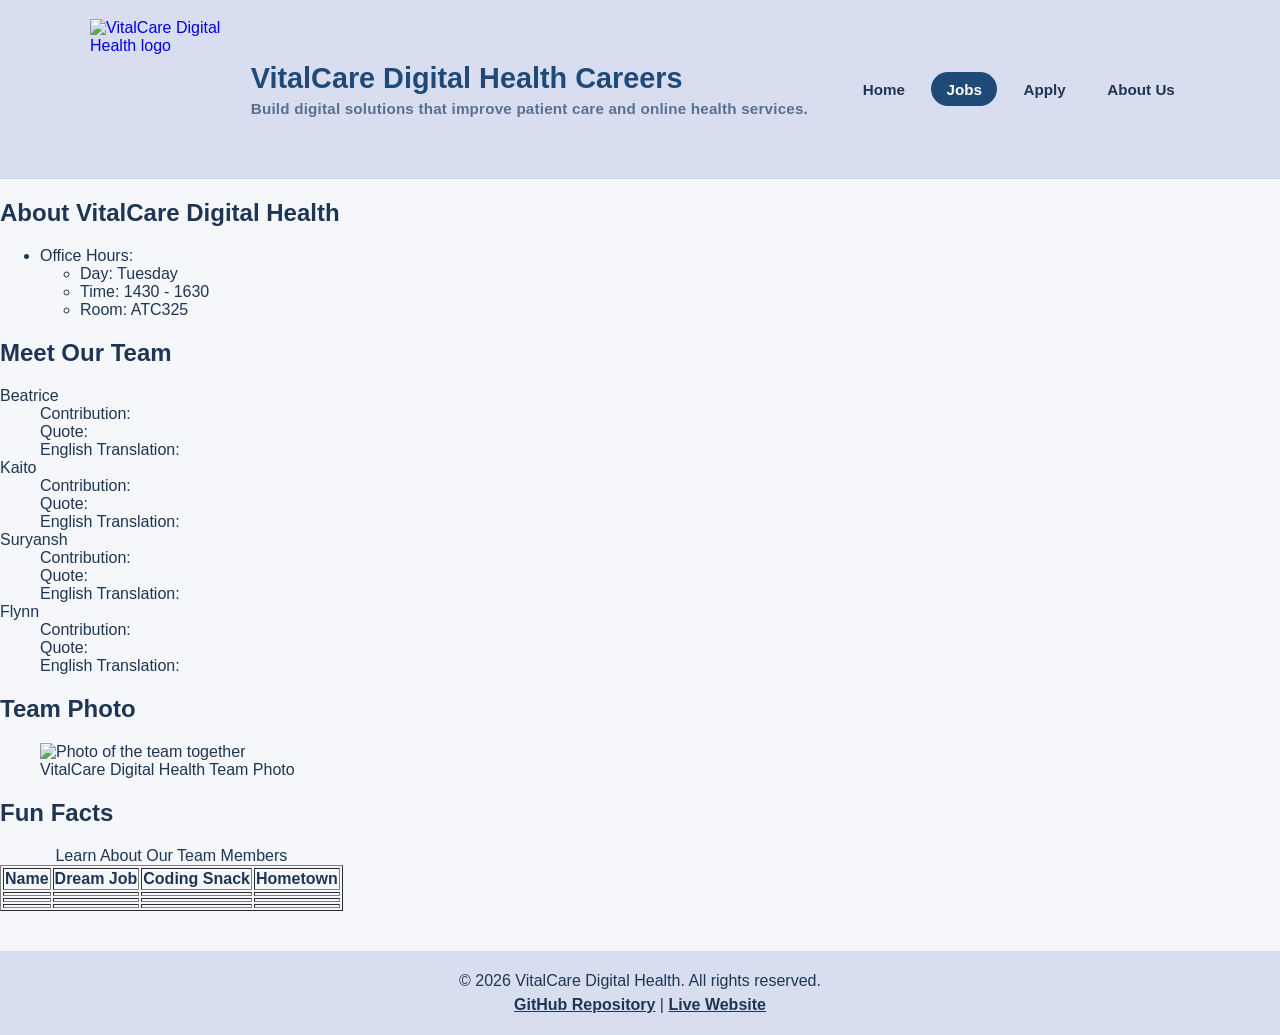
==== about.html @ 8239838c "add basic layout to about.html" ====
<!DOCTYPE html>
<html lang="en">
<head>
    <meta charset="UTF-8">
    <meta name="description" content="About VitalCare Digital Health">
    <meta name="keywords" content="about, information, digital health, contacts">
    <meta name="author" content="Group Project">
    <meta name="viewport" content="width=device-width, initial-scale=1.0">
    <title>About</title>

    <!--styles-->
    <link rel="stylesheet" href="style/style.css">
    <style>

    </style>
</head>

<body>
    <!--site navigation-->
    <header class="site-header">
        <div class="site-header-inner">

            <div class="site-branding">
                <a href="index.html" class="site-logo-link">
                    <img src="images/LOGO.png" alt="VitalCare Digital Health logo" class="site-logo">
                </a>

                <div class="site-brand-text">
                    <h1>VitalCare Digital Health Careers</h1>
                    <!-- Inline CSS example (required) -->
                    <p style="letter-spacing: 0.2px;">
                        Build digital solutions that improve patient care and online health services.
                    </p>
                </div>
            </div>

            <nav class="site-nav" aria-label="Main navigation">
                <ul>
                    <li><a href="index.html">Home</a></li>
                    <li><a href="jobs.html" class="site-nav-current">Jobs</a></li>
                    <li><a href="apply.html">Apply</a></li>
                    <li><a href="about.html">About Us</a></li>
                </ul>
            </nav>

        </div>
    </header>

    <!--page content-->
    <main>
        <!--group name / scheduling-->
        <section>
            <h2>About VitalCare Digital Health</h2>
            <ul>
                <li>Office Hours:</li>
                <ul>
                    <li>Day: Tuesday</li>
                    <li>Time: 1430 - 1630</li>
                    <li>Room: ATC325</li>
                </ul>
            </ul>
        </section>

        <!--member contributions / quotes-->
        <section>
            <h2>Meet Our Team</h2>
            <dl>
                <dt>Beatrice</dt>
                <dd>Contribution:</dd>
                <dd>Quote:</dd>
                <dd>English Translation:</dd>
                
                <dt>Kaito</dt>
                <dd>Contribution:</dd>
                <dd>Quote:</dd>
                <dd>English Translation:</dd>

                <dt>Suryansh</dt>
                <dd>Contribution:</dd>
                <dd>Quote:</dd>
                <dd>English Translation:</dd>

                <dt>Flynn</dt>
                <dd>Contribution:</dd>
                <dd>Quote:</dd>
                <dd>English Translation:</dd>
            </dl>
        </section>

        <!--team photo-->
        <section>
            <h2>Team Photo</h2>
            <figure>
                <img src="images/group-photo.jpg" alt="Photo of the team together" width="400">
                <figcaption>VitalCare Digital Health Team Photo</figcaption>
            </figure>
        </section>

        <!--fun facts-->
        <section>
            <h2>Fun Facts</h2>
            <table border="1">
                <caption>Learn About Our Team Members</caption>
                <tr>
                    <th>Name</th>
                    <th>Dream Job</th>
                    <th>Coding Snack</th>
                    <th>Hometown</th>
                </tr>
                <tr>
                    <td></td>
                    <td></td>
                    <td></td>
                    <td></td>
                </tr>
                <tr>
                    <td></td>
                    <td></td>
                    <td></td>
                    <td></td>
                </tr>
                <tr>
                    <td></td>
                    <td></td>
                    <td></td>
                    <td></td>
                </tr>
            </table>
        </section>
    </main>

    <!--footer-->
    <footer>
        <p>&copy; 2026 VitalCare Digital Health. All rights reserved.</p>
        <p>
            <a href="https://github.com/104667483/Assignment-1.git" target="_blank">GitHub Repository</a> |
            <a href="" target="_blank">Live Website</a>
        </p>
    </footer>
</body>
---- style/style.css ----
/* =========================
   GLOBAL SITE STYLES
   Shared across all pages
   ========================= */

/* Apply border-box for easier layout control */
* {
    box-sizing: border-box;
}

/* Base page styling */
body {
    margin: 0;
    font-family: Arial, Helvetica, sans-serif;
    background-color: #f5f7fb;
    color: #1f3554;
}

/* =========================
   HEADER + NAVIGATION
   ========================= */

/* Main site header */
.site-header {
    background-color: #d8def0;
    border-bottom: 1px solid #c3cde3;
}

/* Inner header container */
.site-header-inner {
    max-width: 1180px;
    margin: 0 auto;
    padding: 1.2rem 2.5rem;
    display: flex;
    justify-content: space-between;
    align-items: center;
    gap: 2rem;
}

.site-branding {
    display: flex;
    align-items: center;
    gap: 1.3rem;
}

.site-logo-link {
    display: inline-flex;
    align-items: center;
    text-decoration: none;
}

/* Logo image */
.site-logo {
    width: 140px;
    height: 140px;
    object-fit: contain;
    background-color: transparent;
    padding: 0;
}

/* Site title */
.site-brand-text h1 {
    font-size: 1.8rem;
    margin: 0;
    color: #1f4a78;
    font-weight: 700;
}

/* Site subtitle */
.site-brand-text p {
    margin: 0.3rem 0 0;
    color: #5a6f8f;
    font-size: 0.95rem;
    font-weight: 600;
}

/* Navigation list */
.site-nav ul {
    list-style: none;
    display: flex;
    align-items: center;
    gap: 0.7rem;
    margin: 0;
    padding: 0;
}

/* Navigation links */
.site-nav a {
    display: inline-block;
    text-decoration: none;
    color: #1f3554;
    font-weight: 700;
    font-size: 0.95rem;
    padding: 0.55rem 0.95rem;
    border-radius: 999px;
    transition: all 0.2s ease;
}

/* Hover state */
.site-nav a:hover {
    background-color: #edf2fb;
    color: #244a73;
    transform: translateY(-1px);
}

/* Focus state for accessibility */
.site-nav a:focus {
    outline: 3px solid #8ea6d1;
    outline-offset: 3px;
}

/* Active page style */
.site-nav-current {
    background-color: #1f4a78;
    color: #ffffff !important;
}

/* Active hover style */
.site-nav-current:hover {
    background-color: #183b61;
    color: #ffffff !important;
}

/* =========================
   FOOTER
   ========================= */

footer {
    background-color: #d8def0;
    color: #1f3554;
    text-align: center;
    padding: 1rem;
    margin-top: 2.5rem;
}

footer p {
    margin: 0.35rem 0;
}

footer a {
    color: #1f3554;
    font-weight: 600;
}

footer a:hover {
    color: #244a73;
}

/* =========================
   JOBS PAGE STYLES
   ========================= */

/* Main jobs page container */
#jobs-main-content {
    max-width: 1180px;
    margin: 0 auto;
    padding: 3rem 2.5rem;
    background-color: #ffffff;
    line-height: 1.75;
    overflow: hidden; /* contains floated aside */
}

/* Intro section spacing */
.jobs-intro-section {
    margin-bottom: 2rem;
}

/* Main heading */
.jobs-page-heading {
    font-size: 2.1rem;
    color: #1f4a78;
    margin: 0 0 1rem;
}

/* Intro note box */
.jobs-embedded-note {
    background-color: #edf5fb;
    color: #1f3554;
    padding: 1rem 1.2rem;
    border-left: 5px solid #2b7ca8;
    border-radius: 6px;
    margin-bottom: 2rem;
    font-size: 1rem;
}

/* Aside panel */
.jobs-side-panel {
    float: right;
    width: 25%;
    margin: 0 0 1.5rem 1.5rem;
    padding: 1.2rem;
    border: 1px solid #c7d2e8;
    background-color: #f7f9fe;
    border-radius: 10px;
    box-shadow: 0 2px 10px rgba(31, 53, 84, 0.06);
}

/* Aside heading */
.jobs-side-panel h3 {
    margin-top: 0;
    margin-bottom: 0.8rem;
    color: #1f4a78;
    font-size: 1.35rem;
}

/* Aside text and list items */
.jobs-side-panel p,
.jobs-side-panel li {
    font-size: 0.98rem;
    color: #233a59;
}

/* Aside list spacing */
.jobs-side-panel ul {
    margin: 0.75rem 0 0 1.2rem;
    padding-left: 0.5rem;
}

.jobs-side-panel li {
    margin-bottom: 0.6rem;
}

/* Job card styling */
.jobs-listing-card {
    width: 72%;
    background-color: #ffffff;
    border: 1px solid #c7d2e8;
    border-radius: 10px;
    padding: 1.6rem 1.7rem;
    margin-bottom: 1.8rem;
    box-shadow: 0 2px 10px rgba(31, 53, 84, 0.06);
}

/* Job title */
.jobs-listing-card h2 {
    color: #1f4a78;
    font-size: 1.75rem;
    margin-top: 0;
    margin-bottom: 1rem;
    border-bottom: 2px solid #d8def0;
    padding-bottom: 0.7rem;
}

/* Inner section spacing */
.jobs-detail-section {
    margin-top: 1.2rem;
}

/* Inner headings */
.jobs-detail-section h3 {
    color: #244a73;
    font-size: 1.2rem;
    margin-bottom: 0.75rem;
}

/* Paragraph styling */
.jobs-detail-section p {
    margin: 0.55rem 0;
    color: #1f3554;
    font-size: 1rem;
}

/* Ordered and unordered list styling */
.jobs-listing-card ul,
.jobs-listing-card ol {
    margin: 0.75rem 0 0.9rem 1.35rem;
    padding-left: 0.45rem;
}

.jobs-listing-card li {
    margin-bottom: 0.5rem;
}

/* Strong text */
.jobs-listing-card strong,
.jobs-side-panel strong {
    color: #18324d;
}

/* Clear floated aside */
.jobs-clear {
    clear: both;
}

/* =========================
   RESPONSIVE DESIGN
   ========================= */

@media screen and (max-width: 900px) {
    .jobs-side-panel {
        float: none;
        width: 100%;
        margin: 0 0 1.5rem 0;
    }

    .jobs-listing-card {
        width: 100%;
    }
}

@media screen and (max-width: 768px) {
    .site-header-inner {
        padding: 1rem 1.5rem;
        gap: 1.2rem;
    }

    .site-logo {
        width: 95px;
        height: 95px;
    }

    .site-brand-text h1 {
        font-size: 1.55rem;
    }

    .site-brand-text p {
        font-size: 0.88rem;
    }

    .site-nav ul {
        flex-wrap: wrap;
        justify-content: flex-end;
    }

    #jobs-main-content {
        padding: 2rem 1.5rem;
    }

    .jobs-page-heading {
        font-size: 1.75rem;
    }

    .jobs-listing-card h2 {
        font-size: 1.45rem;
    }
}

@media screen and (max-width: 480px) {
    .site-header-inner {
        flex-direction: column;
        align-items: flex-start;
        gap: 1rem;
    }

    .site-branding {
        align-items: center;
    }

    .site-logo {
        width: 80px;
        height: 80px;
    }

    .site-brand-text h1 {
        font-size: 1.35rem;
    }

    .site-brand-text p {
        font-size: 0.84rem;
    }

    .site-nav ul {
        flex-direction: column;
        align-items: flex-start;
        gap: 0.7rem;
    }

    #jobs-main-content {
        padding: 1.25rem 1rem;
    }

    .jobs-listing-card {
        padding: 1.1rem;
    }

    .jobs-side-panel {
        padding: 1rem;
    }
}
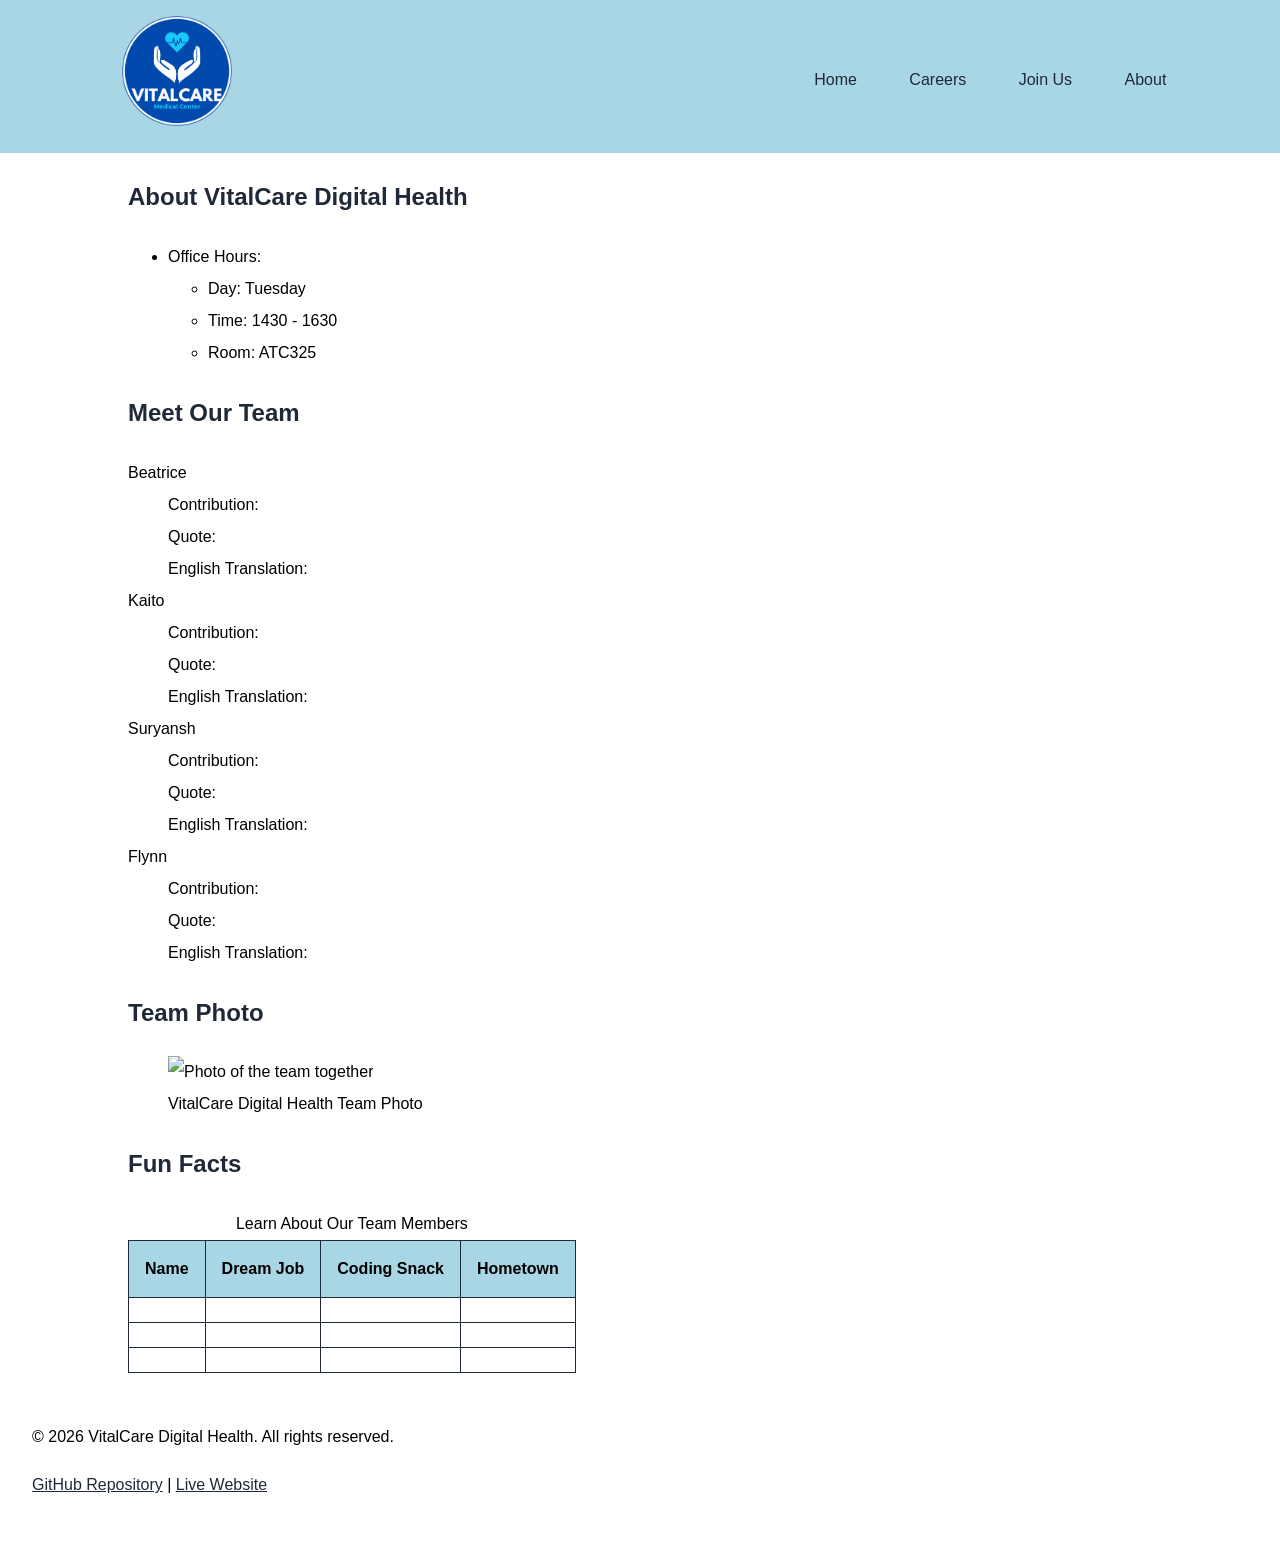
==== commit 02336b03: "added more pages" ====
--- a/about.html
+++ b/about.html
@@ -17,33 +17,20 @@
 
 <body>
     <!--site navigation-->
-    <header class="site-header">
-        <div class="site-header-inner">
-
-            <div class="site-branding">
-                <a href="index.html" class="site-logo-link">
+     <!-- Header with logo, site title and navigation -->
+      <header id="main-header">
+        <div>
+            <a href="index.html" class="site-logo-link">
                     <img src="images/LOGO.png" alt="VitalCare Digital Health logo" class="site-logo">
-                </a>
-
-                <div class="site-brand-text">
-                    <h1>VitalCare Digital Health Careers</h1>
-                    <!-- Inline CSS example (required) -->
-                    <p style="letter-spacing: 0.2px;">
-                        Build digital solutions that improve patient care and online health services.
-                    </p>
-                </div>
-            </div>
-
-            <nav class="site-nav" aria-label="Main navigation">
-                <ul>
-                    <li><a href="index.html">Home</a></li>
-                    <li><a href="jobs.html" class="site-nav-current">Jobs</a></li>
-                    <li><a href="apply.html">Apply</a></li>
-                    <li><a href="about.html">About Us</a></li>
-                </ul>
-            </nav>
-
         </div>
+        <nav>
+            <ul>
+                <li><a href="index.html">Home</a></li>
+                <li><a href="jobs.html">Careers</a></li>
+                <li><a href="apply.html">Join Us</a></li>
+                <li><a href="about.html">About</a></li>
+            </ul>
+        </nav>
     </header>
 
     <!--page content-->
--- a/style/style.css
+++ b/style/style.css
@@ -1,30 +1,120 @@
-/* =========================
-   GLOBAL SITE STYLES
-   Shared across all pages
-   ========================= */
+/*
+filename: style.css
+author:
+created: 15.04.26
+last modified: 17.04.26
+description: index.html, jobs.html, apply.html, about.html
 
-/* Apply border-box for easier layout control */
+Colour scheme via chat GPT (Prompt: )
+Primary: #2A6F97 — trust, digital, professional
+Secondary: #61A5C2 — clean, friendly
+Accent: #A9D6E5 — soft wellness feel
+Background: #F7FBFC — light and clinical
+Surface/cards: #FFFFFF
+Text: #1F2937 — strong readability
+Success/highlight: #52B788 — health/growth*/
+
 * {
-    box-sizing: border-box;
+    line-height: 2;
+    font-family: 'Franklin Gothic Medium', 'Arial Narrow', Arial, sans-serif;
 }
 
-/* Base page styling */
-body {
-    margin: 0;
-    font-family: Arial, Helvetica, sans-serif;
-    background-color: #f5f7fb;
-    color: #1f3554;
+#main-header {
+    padding: 1em;
+    display: flex;
+    justify-content: space-around;
+    width: 100%;
+    background-color: #A9D6E5;
 }
 
-/* =========================
-   HEADER + NAVIGATION
-   ========================= */
+body {
+    padding: 0;
+    margin: 0;
+}
 
+nav ul li {
+    list-style: none;
+    display: inline-block;
+}
+
+nav a {
+    text-decoration: none;
+    padding: 0.5em 1.5em 0.5em 1.5em;
+}
+
+a {
+    color: #1F2937;
+}
+
+a:hover {
+    font-weight: bold;
+    font-style: italic;
+}
+
+/*
+input, textarea, fieldset {
+    width: 100%;
+    display: flex;
+    justify-content: left;
+}
+*/
+
+main {
+    width: 80%;
+    margin:auto;
+}
+
+h1, h2 {
+    color: #1F2937; /*Previous colour rgb(206, 215, 243)*/
+}
+
+table {
+        border-collapse: collapse;
+}
+
+th,td {
+    padding: .75em 1em;
+    text-align: center;
+    border: 1px solid #1F2937;
+}
+
+th {
+        background-color: #A9D6E5; /*Previous colour rgb(206, 215, 243)*/
+}
+
+/*Search box styles*/
+#search-box {
+    font-size: larger;
+    padding: 0.5em;
+    display: flex;
+    justify-content: right;
+    align-items: center;
+}
+
+#search {
+    width: 30%;
+}
+
+label[for="search"] {
+    padding: 0.25em 1em;
+}
+
+button:active {
+    background-color: #61A5C2; 
+}
+
+button {
+        background-color: #1F2937;
+        border: none;
+        padding: 0.25em 2em;
+        color: white;
+}
+
+footer {
+    padding: 2em;
+}
 /* Main site header */
-.site-header {
-    background-color: #d8def0;
-    border-bottom: 1px solid #c3cde3;
-}
+
 
 /* Inner header container */
 .site-header-inner {
@@ -51,8 +141,8 @@
 
 /* Logo image */
 .site-logo {
-    width: 140px;
-    height: 140px;
+    width: 110px;
+    height: 110px;
     object-fit: contain;
     background-color: transparent;
     padding: 0;
@@ -62,318 +152,14 @@
 .site-brand-text h1 {
     font-size: 1.8rem;
     margin: 0;
-    color: #1f4a78;
+    
     font-weight: 700;
 }
 
-/* Site subtitle */
-.site-brand-text p {
-    margin: 0.3rem 0 0;
-    color: #5a6f8f;
-    font-size: 0.95rem;
-    font-weight: 600;
-}
 
-/* Navigation list */
-.site-nav ul {
-    list-style: none;
-    display: flex;
-    align-items: center;
-    gap: 0.7rem;
-    margin: 0;
-    padding: 0;
-}
 
-/* Navigation links */
-.site-nav a {
-    display: inline-block;
-    text-decoration: none;
-    color: #1f3554;
-    font-weight: 700;
-    font-size: 0.95rem;
-    padding: 0.55rem 0.95rem;
-    border-radius: 999px;
-    transition: all 0.2s ease;
-}
 
-/* Hover state */
-.site-nav a:hover {
-    background-color: #edf2fb;
-    color: #244a73;
-    transform: translateY(-1px);
-}
 
-/* Focus state for accessibility */
-.site-nav a:focus {
-    outline: 3px solid #8ea6d1;
-    outline-offset: 3px;
-}
-
-/* Active page style */
-.site-nav-current {
-    background-color: #1f4a78;
-    color: #ffffff !important;
-}
-
-/* Active hover style */
-.site-nav-current:hover {
-    background-color: #183b61;
-    color: #ffffff !important;
-}
-
-/* =========================
-   FOOTER
-   ========================= */
-
-footer {
-    background-color: #d8def0;
-    color: #1f3554;
-    text-align: center;
-    padding: 1rem;
-    margin-top: 2.5rem;
-}
-
-footer p {
-    margin: 0.35rem 0;
-}
-
-footer a {
-    color: #1f3554;
-    font-weight: 600;
-}
-
-footer a:hover {
-    color: #244a73;
-}
-
-/* =========================
-   JOBS PAGE STYLES
-   ========================= */
-
-/* Main jobs page container */
-#jobs-main-content {
-    max-width: 1180px;
-    margin: 0 auto;
-    padding: 3rem 2.5rem;
-    background-color: #ffffff;
-    line-height: 1.75;
-    overflow: hidden; /* contains floated aside */
-}
-
-/* Intro section spacing */
-.jobs-intro-section {
-    margin-bottom: 2rem;
-}
-
-/* Main heading */
-.jobs-page-heading {
-    font-size: 2.1rem;
-    color: #1f4a78;
-    margin: 0 0 1rem;
-}
-
-/* Intro note box */
-.jobs-embedded-note {
-    background-color: #edf5fb;
-    color: #1f3554;
-    padding: 1rem 1.2rem;
-    border-left: 5px solid #2b7ca8;
-    border-radius: 6px;
-    margin-bottom: 2rem;
-    font-size: 1rem;
-}
-
-/* Aside panel */
-.jobs-side-panel {
-    float: right;
-    width: 25%;
-    margin: 0 0 1.5rem 1.5rem;
-    padding: 1.2rem;
-    border: 1px solid #c7d2e8;
-    background-color: #f7f9fe;
-    border-radius: 10px;
-    box-shadow: 0 2px 10px rgba(31, 53, 84, 0.06);
-}
-
-/* Aside heading */
-.jobs-side-panel h3 {
-    margin-top: 0;
-    margin-bottom: 0.8rem;
-    color: #1f4a78;
-    font-size: 1.35rem;
-}
-
-/* Aside text and list items */
-.jobs-side-panel p,
-.jobs-side-panel li {
-    font-size: 0.98rem;
-    color: #233a59;
-}
-
-/* Aside list spacing */
-.jobs-side-panel ul {
-    margin: 0.75rem 0 0 1.2rem;
-    padding-left: 0.5rem;
-}
-
-.jobs-side-panel li {
-    margin-bottom: 0.6rem;
-}
-
-/* Job card styling */
-.jobs-listing-card {
-    width: 72%;
-    background-color: #ffffff;
-    border: 1px solid #c7d2e8;
-    border-radius: 10px;
-    padding: 1.6rem 1.7rem;
-    margin-bottom: 1.8rem;
-    box-shadow: 0 2px 10px rgba(31, 53, 84, 0.06);
-}
-
-/* Job title */
-.jobs-listing-card h2 {
-    color: #1f4a78;
-    font-size: 1.75rem;
-    margin-top: 0;
-    margin-bottom: 1rem;
-    border-bottom: 2px solid #d8def0;
-    padding-bottom: 0.7rem;
-}
-
-/* Inner section spacing */
-.jobs-detail-section {
-    margin-top: 1.2rem;
-}
-
-/* Inner headings */
-.jobs-detail-section h3 {
-    color: #244a73;
-    font-size: 1.2rem;
-    margin-bottom: 0.75rem;
-}
-
-/* Paragraph styling */
-.jobs-detail-section p {
-    margin: 0.55rem 0;
-    color: #1f3554;
-    font-size: 1rem;
-}
-
-/* Ordered and unordered list styling */
-.jobs-listing-card ul,
-.jobs-listing-card ol {
-    margin: 0.75rem 0 0.9rem 1.35rem;
-    padding-left: 0.45rem;
-}
-
-.jobs-listing-card li {
-    margin-bottom: 0.5rem;
-}
-
-/* Strong text */
-.jobs-listing-card strong,
-.jobs-side-panel strong {
-    color: #18324d;
-}
-
-/* Clear floated aside */
-.jobs-clear {
-    clear: both;
-}
-
-/* =========================
-   RESPONSIVE DESIGN
-   ========================= */
-
-@media screen and (max-width: 900px) {
-    .jobs-side-panel {
-        float: none;
-        width: 100%;
-        margin: 0 0 1.5rem 0;
-    }
-
-    .jobs-listing-card {
-        width: 100%;
-    }
-}
-
-@media screen and (max-width: 768px) {
-    .site-header-inner {
-        padding: 1rem 1.5rem;
-        gap: 1.2rem;
-    }
-
-    .site-logo {
-        width: 95px;
-        height: 95px;
-    }
-
-    .site-brand-text h1 {
-        font-size: 1.55rem;
-    }
-
-    .site-brand-text p {
-        font-size: 0.88rem;
-    }
-
-    .site-nav ul {
-        flex-wrap: wrap;
-        justify-content: flex-end;
-    }
-
-    #jobs-main-content {
-        padding: 2rem 1.5rem;
-    }
-
-    .jobs-page-heading {
-        font-size: 1.75rem;
-    }
-
-    .jobs-listing-card h2 {
-        font-size: 1.45rem;
-    }
-}
-
-@media screen and (max-width: 480px) {
-    .site-header-inner {
-        flex-direction: column;
-        align-items: flex-start;
-        gap: 1rem;
-    }
-
-    .site-branding {
-        align-items: center;
-    }
-
-    .site-logo {
-        width: 80px;
-        height: 80px;
-    }
-
-    .site-brand-text h1 {
-        font-size: 1.35rem;
-    }
-
-    .site-brand-text p {
-        font-size: 0.84rem;
-    }
-
-    .site-nav ul {
-        flex-direction: column;
-        align-items: flex-start;
-        gap: 0.7rem;
-    }
-
-    #jobs-main-content {
-        padding: 1.25rem 1rem;
-    }
-
-    .jobs-listing-card {
-        padding: 1.1rem;
-    }
-
-    .jobs-side-panel {
-        padding: 1rem;
-    }
+@media screen {
+    
 }
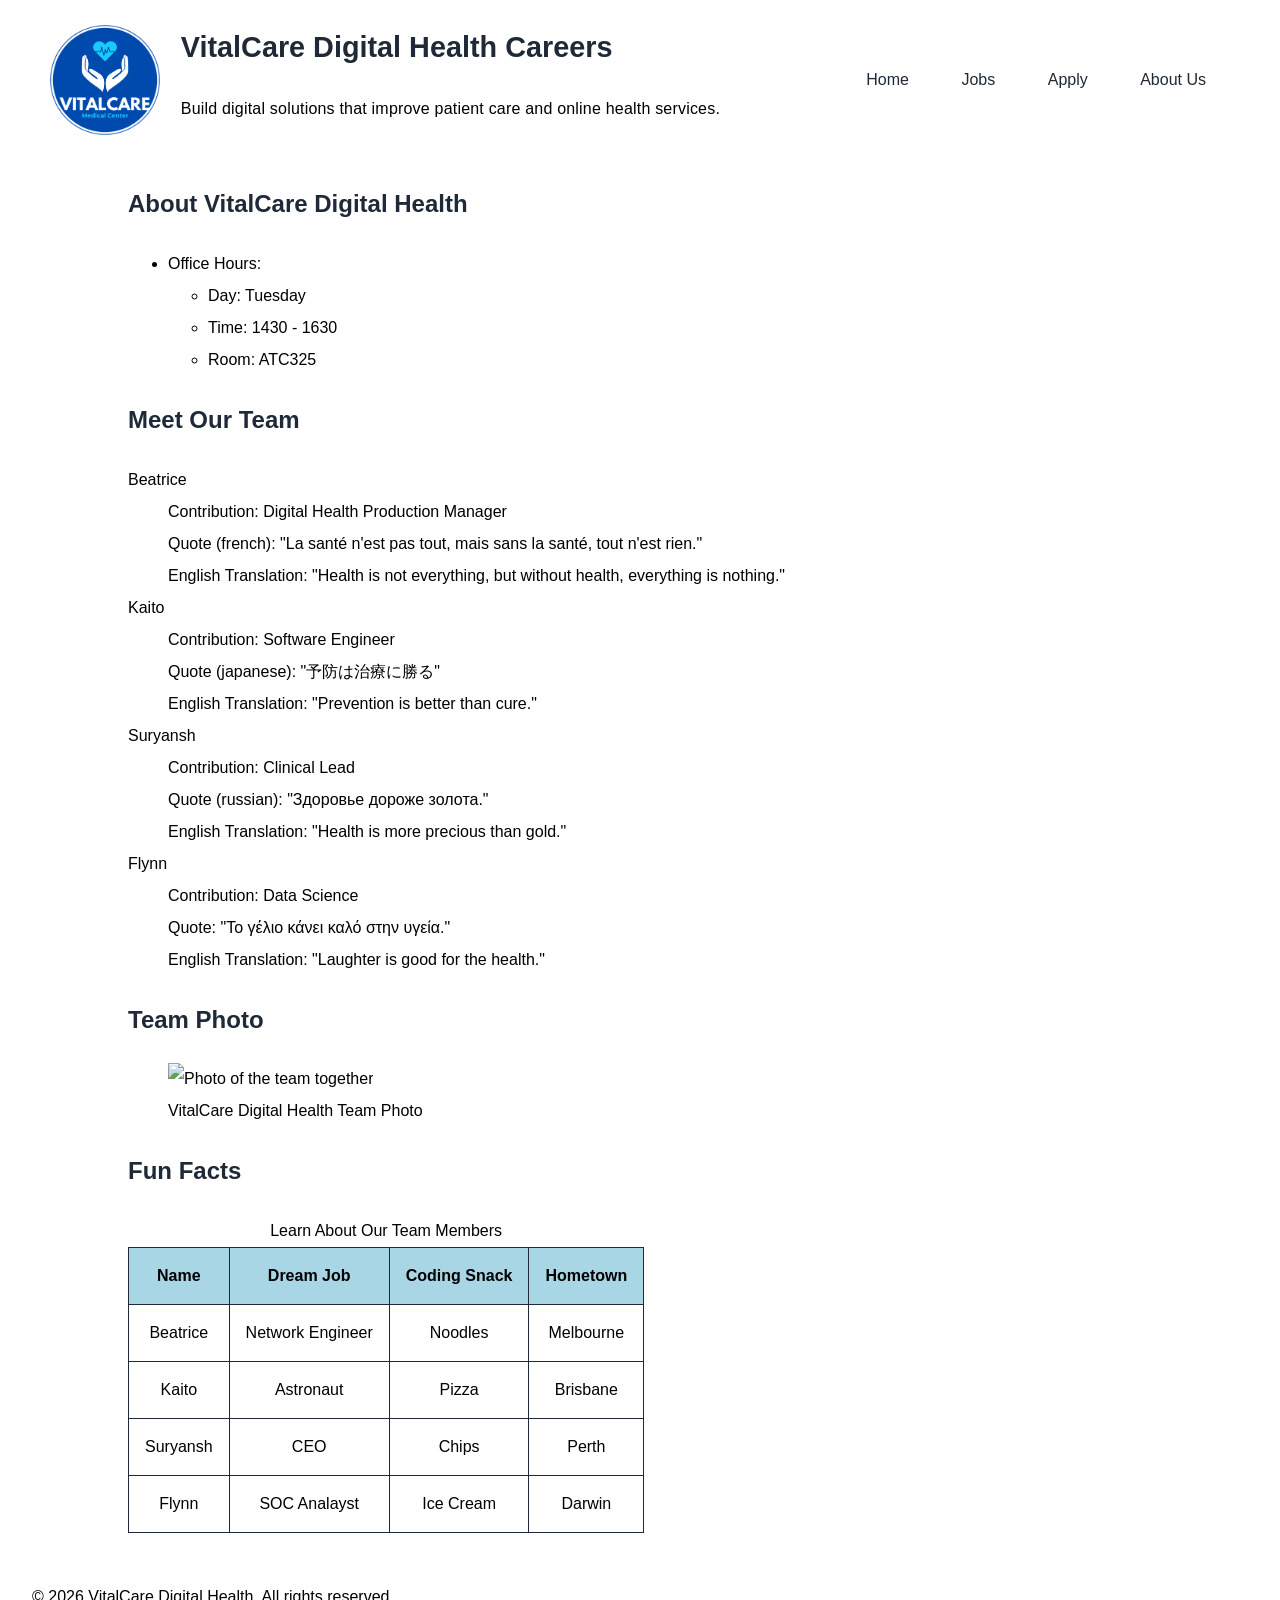
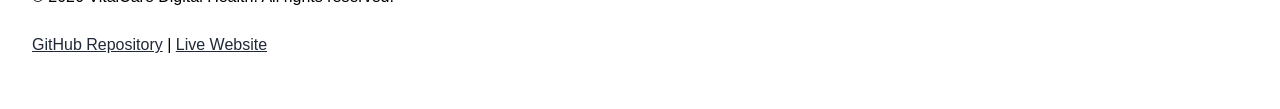
==== commit 8c1e7cfe: "update about.html" ====
--- a/about.html
+++ b/about.html
@@ -17,20 +17,33 @@
 
 <body>
     <!--site navigation-->
-     <!-- Header with logo, site title and navigation -->
-      <header id="main-header">
-        <div>
-            <a href="index.html" class="site-logo-link">
+    <header class="site-header">
+        <div class="site-header-inner">
+
+            <div class="site-branding">
+                <a href="index.html" class="site-logo-link">
                     <img src="images/LOGO.png" alt="VitalCare Digital Health logo" class="site-logo">
+                </a>
+
+                <div class="site-brand-text">
+                    <h1>VitalCare Digital Health Careers</h1>
+                    <!-- Inline CSS example (required) -->
+                    <p style="letter-spacing: 0.2px;">
+                        Build digital solutions that improve patient care and online health services.
+                    </p>
+                </div>
+            </div>
+
+            <nav class="site-nav" aria-label="Main navigation">
+                <ul>
+                    <li><a href="index.html">Home</a></li>
+                    <li><a href="jobs.html" class="site-nav-current">Jobs</a></li>
+                    <li><a href="apply.html">Apply</a></li>
+                    <li><a href="about.html">About Us</a></li>
+                </ul>
+            </nav>
+
         </div>
-        <nav>
-            <ul>
-                <li><a href="index.html">Home</a></li>
-                <li><a href="jobs.html">Careers</a></li>
-                <li><a href="apply.html">Join Us</a></li>
-                <li><a href="about.html">About</a></li>
-            </ul>
-        </nav>
     </header>
 
     <!--page content-->
@@ -53,24 +66,24 @@
             <h2>Meet Our Team</h2>
             <dl>
                 <dt>Beatrice</dt>
-                <dd>Contribution:</dd>
-                <dd>Quote:</dd>
-                <dd>English Translation:</dd>
+                <dd>Contribution: Digital Health Production Manager</dd>
+                <dd>Quote (french): "La santé n'est pas tout, mais sans la santé, tout n'est rien."</dd>
+                <dd>English Translation:  "Health is not everything, but without health, everything is nothing." </dd>
                 
                 <dt>Kaito</dt>
-                <dd>Contribution:</dd>
-                <dd>Quote:</dd>
-                <dd>English Translation:</dd>
+                <dd>Contribution: Software Engineer</dd>
+                <dd>Quote (japanese): "予防は治療に勝る"</dd>
+                <dd>English Translation: "Prevention is better than cure."</dd>
 
                 <dt>Suryansh</dt>
-                <dd>Contribution:</dd>
-                <dd>Quote:</dd>
-                <dd>English Translation:</dd>
+                <dd>Contribution: Clinical Lead</dd>
+                <dd>Quote (russian): "Здоровье дороже золота."</dd>
+                <dd>English Translation: "Health is more precious than gold."</dd>
 
                 <dt>Flynn</dt>
-                <dd>Contribution:</dd>
-                <dd>Quote:</dd>
-                <dd>English Translation:</dd>
+                <dd>Contribution: Data Science</dd>
+                <dd>Quote: "To γέλιο κάνει καλό στην υγεία."</dd>
+                <dd>English Translation: "Laughter is good for the health."</dd>
             </dl>
         </section>
 
@@ -95,22 +108,28 @@
                     <th>Hometown</th>
                 </tr>
                 <tr>
-                    <td></td>
-                    <td></td>
-                    <td></td>
-                    <td></td>
+                    <td>Beatrice</td>
+                    <td>Network Engineer</td>
+                    <td>Noodles</td>
+                    <td>Melbourne</td>
                 </tr>
                 <tr>
-                    <td></td>
-                    <td></td>
-                    <td></td>
-                    <td></td>
+                    <td>Kaito</td>
+                    <td>Astronaut</td>
+                    <td>Pizza</td>
+                    <td>Brisbane</td>
                 </tr>
                 <tr>
-                    <td></td>
-                    <td></td>
-                    <td></td>
-                    <td></td>
+                    <td>Suryansh</td>
+                    <td>CEO</td>
+                    <td>Chips</td>
+                    <td>Perth</td>
+                </tr>
+                <tr>
+                    <td>Flynn</td>
+                    <td>SOC Analayst</td>
+                    <td>Ice Cream</td>
+                    <td>Darwin</td>
                 </tr>
             </table>
         </section>
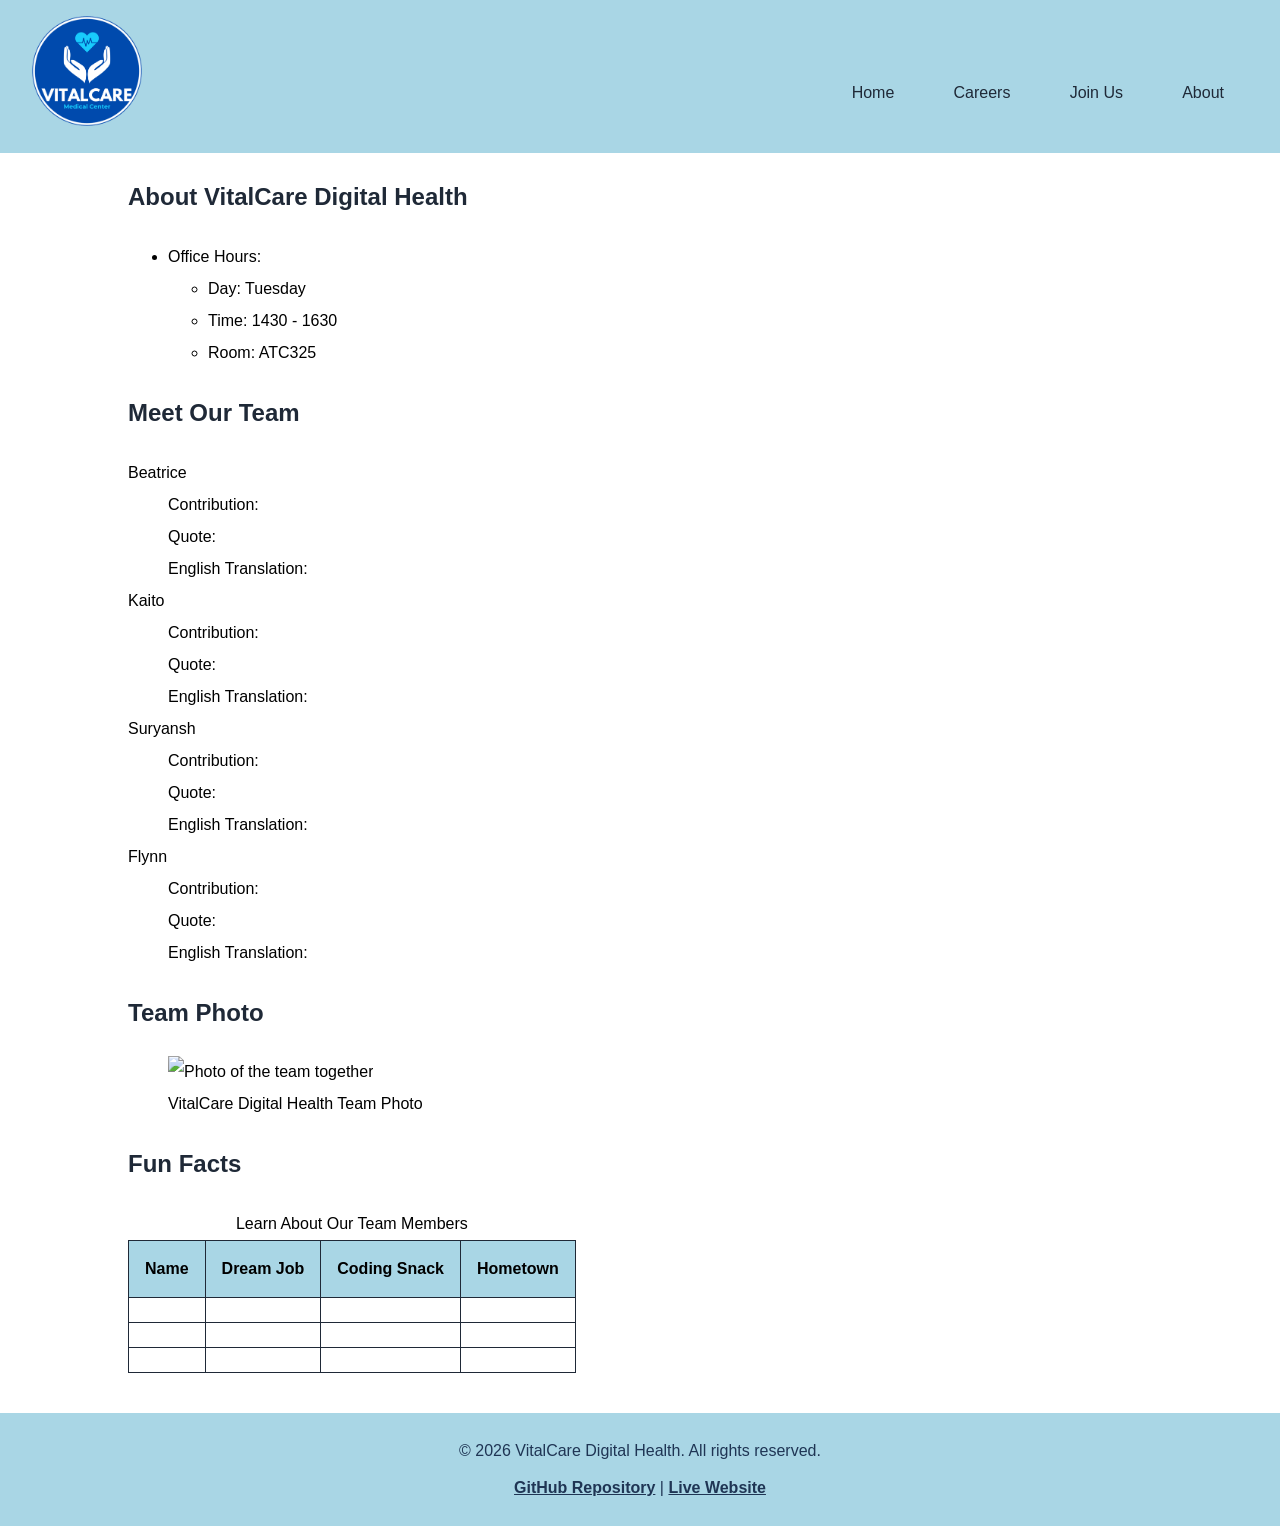
==== commit 4f082dec: "Merge branch 'styles' of https://github.com/104667483/Assignment-1 into styles" ====
--- a/about.html
+++ b/about.html
@@ -17,33 +17,20 @@
 
 <body>
     <!--site navigation-->
-    <header class="site-header">
-        <div class="site-header-inner">
-
-            <div class="site-branding">
-                <a href="index.html" class="site-logo-link">
+     <!-- Header with logo, site title and navigation -->
+      <header id="main-header">
+        <div>
+            <a href="index.html" class="site-logo-link">
                     <img src="images/LOGO.png" alt="VitalCare Digital Health logo" class="site-logo">
-                </a>
-
-                <div class="site-brand-text">
-                    <h1>VitalCare Digital Health Careers</h1>
-                    <!-- Inline CSS example (required) -->
-                    <p style="letter-spacing: 0.2px;">
-                        Build digital solutions that improve patient care and online health services.
-                    </p>
-                </div>
-            </div>
-
-            <nav class="site-nav" aria-label="Main navigation">
-                <ul>
-                    <li><a href="index.html">Home</a></li>
-                    <li><a href="jobs.html" class="site-nav-current">Jobs</a></li>
-                    <li><a href="apply.html">Apply</a></li>
-                    <li><a href="about.html">About Us</a></li>
-                </ul>
-            </nav>
-
         </div>
+        <nav>
+            <ul>
+                <li><a href="index.html">Home</a></li>
+                <li><a href="jobs.html">Careers</a></li>
+                <li><a href="apply.html">Join Us</a></li>
+                <li><a href="about.html">About</a></li>
+            </ul>
+        </nav>
     </header>
 
     <!--page content-->
@@ -66,24 +53,24 @@
             <h2>Meet Our Team</h2>
             <dl>
                 <dt>Beatrice</dt>
-                <dd>Contribution: Digital Health Production Manager</dd>
-                <dd>Quote (french): "La santé n'est pas tout, mais sans la santé, tout n'est rien."</dd>
-                <dd>English Translation:  "Health is not everything, but without health, everything is nothing." </dd>
+                <dd>Contribution:</dd>
+                <dd>Quote:</dd>
+                <dd>English Translation:</dd>
                 
                 <dt>Kaito</dt>
-                <dd>Contribution: Software Engineer</dd>
-                <dd>Quote (japanese): "予防は治療に勝る"</dd>
-                <dd>English Translation: "Prevention is better than cure."</dd>
+                <dd>Contribution:</dd>
+                <dd>Quote:</dd>
+                <dd>English Translation:</dd>
 
                 <dt>Suryansh</dt>
-                <dd>Contribution: Clinical Lead</dd>
-                <dd>Quote (russian): "Здоровье дороже золота."</dd>
-                <dd>English Translation: "Health is more precious than gold."</dd>
+                <dd>Contribution:</dd>
+                <dd>Quote:</dd>
+                <dd>English Translation:</dd>
 
                 <dt>Flynn</dt>
-                <dd>Contribution: Data Science</dd>
-                <dd>Quote: "To γέλιο κάνει καλό στην υγεία."</dd>
-                <dd>English Translation: "Laughter is good for the health."</dd>
+                <dd>Contribution:</dd>
+                <dd>Quote:</dd>
+                <dd>English Translation:</dd>
             </dl>
         </section>
 
@@ -108,28 +95,22 @@
                     <th>Hometown</th>
                 </tr>
                 <tr>
-                    <td>Beatrice</td>
-                    <td>Network Engineer</td>
-                    <td>Noodles</td>
-                    <td>Melbourne</td>
+                    <td></td>
+                    <td></td>
+                    <td></td>
+                    <td></td>
                 </tr>
                 <tr>
-                    <td>Kaito</td>
-                    <td>Astronaut</td>
-                    <td>Pizza</td>
-                    <td>Brisbane</td>
+                    <td></td>
+                    <td></td>
+                    <td></td>
+                    <td></td>
                 </tr>
                 <tr>
-                    <td>Suryansh</td>
-                    <td>CEO</td>
-                    <td>Chips</td>
-                    <td>Perth</td>
-                </tr>
-                <tr>
-                    <td>Flynn</td>
-                    <td>SOC Analayst</td>
-                    <td>Ice Cream</td>
-                    <td>Darwin</td>
+                    <td></td>
+                    <td></td>
+                    <td></td>
+                    <td></td>
                 </tr>
             </table>
         </section>
--- a/style/style.css
+++ b/style/style.css
@@ -5,7 +5,7 @@
 last modified: 17.04.26
 description: index.html, jobs.html, apply.html, about.html
 
-Colour scheme via chat GPT (Prompt: )
+Colour scheme 
 Primary: #2A6F97 — trust, digital, professional
 Secondary: #61A5C2 — clean, friendly
 Accent: #A9D6E5 — soft wellness feel
@@ -13,18 +13,22 @@
 Surface/cards: #FFFFFF
 Text: #1F2937 — strong readability
 Success/highlight: #52B788 — health/growth*/
-
+* {
+    box-sizing: border-box;
+}
 * {
     line-height: 2;
     font-family: 'Franklin Gothic Medium', 'Arial Narrow', Arial, sans-serif;
 }
 
 #main-header {
-    padding: 1em;
-    display: flex;
-    justify-content: space-around;
     width: 100%;
     background-color: #A9D6E5;
+    padding: 1rem 2rem;
+    display: flex;
+    justify-content: space-between;
+    align-items: center;
+    gap: 2rem;
 }
 
 body {
@@ -32,9 +36,19 @@
     margin: 0;
 }
 
+nav ul {
+    list-style: none;
+    margin: 0;
+    padding: 0;
+    display: flex;
+    align-items: center;
+    gap: 0.7rem;
+}
+
+    /* Remove old inline-block rule */
 nav ul li {
     list-style: none;
-    display: inline-block;
+    display: block;
 }
 
 nav a {
@@ -155,11 +169,291 @@
     
     font-weight: 700;
 }
-
-
-
-
-
-@media screen {
-    
+/* Main jobs page container */
+#jobs-main-content {
+    max-width: 1180px;
+    margin: 0 auto;
+    padding: 3rem 2.5rem;
+    background-color: #ffffff;
+    line-height: 1.75;
+    overflow: hidden; /* contains floated aside */
+}
+
+/* Intro section spacing */
+.jobs-intro-section {
+    margin-bottom: 2rem;
+}
+
+/* Main heading */
+.jobs-page-heading {
+    font-size: 2.1rem;
+    color: #1f4a78;
+    margin: 0 0 1rem;
+}
+
+/* Intro note box */
+.jobs-embedded-note {
+    background-color: #edf5fb;
+    color: #1f3554;
+    padding: 1rem 1.2rem;
+    border-left: 5px solid #2b7ca8;
+    border-radius: 6px;
+    margin-bottom: 2rem;
+    font-size: 1rem;
+}
+
+/* Aside panel */
+.jobs-side-panel {
+    float: right;
+    width: 25%;
+    margin: 0 0 1.5rem 1.5rem;
+    padding: 1.2rem;
+    border: 1px solid #c7d2e8;
+    background-color: #f7f9fe;
+    border-radius: 10px;
+    box-shadow: 0 2px 10px rgba(31, 53, 84, 0.06);
+}
+
+/* Aside heading */
+.jobs-side-panel h3 {
+    margin-top: 0;
+    margin-bottom: 0.8rem;
+    color: #1f4a78;
+    font-size: 1.35rem;
+}
+
+/* Aside text and list items */
+.jobs-side-panel p,
+.jobs-side-panel li {
+    font-size: 0.98rem;
+    color: #233a59;
+}
+
+/* Aside list spacing */
+.jobs-side-panel ul {
+    margin: 0.75rem 0 0 1.2rem;
+    padding-left: 0.5rem;
+}
+
+.jobs-side-panel li {
+    margin-bottom: 0.6rem;
+}
+
+/* Job card styling */
+.jobs-listing-card {
+    width: 72%;
+    background-color: #ffffff;
+    border: 1px solid #c7d2e8;
+    border-radius: 10px;
+    padding: 1.6rem 1.7rem;
+    margin-bottom: 1.8rem;
+    box-shadow: 0 2px 10px rgba(31, 53, 84, 0.06);
+}
+
+/* Job title */
+.jobs-listing-card h2 {
+    color: #1f4a78;
+    font-size: 1.75rem;
+    margin-top: 0;
+    margin-bottom: 1rem;
+    border-bottom: 2px solid #d8def0;
+    padding-bottom: 0.7rem;
+}
+
+/* Inner section spacing */
+.jobs-detail-section {
+    margin-top: 1.2rem;
+}
+
+/* Inner headings */
+.jobs-detail-section h3 {
+    color: #244a73;
+    font-size: 1.2rem;
+    margin-bottom: 0.75rem;
+}
+
+/* Paragraph styling */
+.jobs-detail-section p {
+    margin: 0.55rem 0;
+    color: #1f3554;
+    font-size: 1rem;
+}
+
+/* Ordered and unordered list styling */
+.jobs-listing-card ul,
+.jobs-listing-card ol {
+    margin: 0.75rem 0 0.9rem 1.35rem;
+    padding-left: 0.45rem;
+}
+
+.jobs-listing-card li {
+    margin-bottom: 0.5rem;
+}
+
+/* Strong text */
+.jobs-listing-card strong,
+.jobs-side-panel strong {
+    color: #18324d;
+}
+
+/* Clear floated aside */
+.jobs-clear {
+    clear: both;
+}
+
+footer {
+    background-color: #A9D6E5;
+    color: #1f3554;
+    text-align: center;
+    padding: 1rem;
+    margin-top: 2.5rem;
+}
+
+footer p {
+    margin: 0.35rem 0;
+}
+
+footer a {
+    color: #1f3554;
+    font-weight: 600;
+}
+
+footer a:hover {
+    color: #244a73;
+}
+
+
+
+/* =========================
+   RESPONSIVE GLOBAL NAV
+   ========================= */
+
+@media screen and (max-width: 900px) {
+    #main-header {
+        flex-direction: column;
+        align-items: flex-start;
+        gap: 1rem;
+        padding: 1rem 1.5rem;
+    }
+
+    nav {
+        width: 100%;
+    }
+
+    nav ul {
+        flex-wrap: wrap;
+        justify-content: flex-start;
+    }
+
+    .site-logo {
+        width: 95px;
+        height: 95px;
+    }
+}
+
+@media screen and (max-width: 768px) {
+    #main-header {
+        padding: 1rem 1.2rem;
+    }
+
+    .site-logo {
+        width: 85px;
+        height: 85px;
+    }
+
+    nav a {
+        font-size: 0.95rem;
+        padding: 0.55rem 0.9rem;
+    }
+}
+
+@media screen and (max-width: 480px) {
+    #main-header {
+        padding: 0.9rem 1rem;
+    }
+
+    nav ul {
+        flex-direction: column;
+        align-items: flex-start;
+        gap: 0.6rem;
+    }
+
+    nav a {
+        width: 100%;
+        padding: 0.65rem 0.9rem;
+    }
+
+    .site-logo {
+        width: 75px;
+        height: 75px;
+    }
+}
+@media screen and (max-width: 900px) {
+    .jobs-side-panel {
+        float: none;
+        width: 100%;
+        margin: 0 0 1.5rem 0;
+    }
+
+    .jobs-listing-card {
+        width: 100%;
+    }
+}
+
+@media screen and (max-width: 768px) {
+    #jobs-main-content {
+        padding: 2rem 1.2rem;
+    }
+
+    .jobs-page-heading {
+        font-size: 1.8rem;
+    }
+
+    .jobs-listing-card {
+        padding: 1.4rem;
+    }
+
+    .jobs-listing-card h2 {
+        font-size: 1.45rem;
+    }
+
+    .jobs-detail-section h3 {
+        font-size: 1.08rem;
+    }
+}
+
+@media screen and (max-width: 480px) {
+    #jobs-main-content {
+        padding: 1.5rem 1rem;
+    }
+
+    .jobs-page-heading {
+        font-size: 1.55rem;
+    }
+
+    .jobs-embedded-note {
+        padding: 0.9rem 1rem;
+        font-size: 0.94rem;
+    }
+
+    .jobs-listing-card {
+        padding: 1.1rem;
+    }
+
+    .jobs-listing-card h2 {
+        font-size: 1.25rem;
+        line-height: 1.4;
+    }
+
+    .jobs-side-panel {
+        padding: 1rem;
+    }
+
+    .jobs-side-panel h3 {
+        font-size: 1.2rem;
+    }
+
+    .jobs-detail-section h3 {
+        font-size: 1rem;
+    }
 }
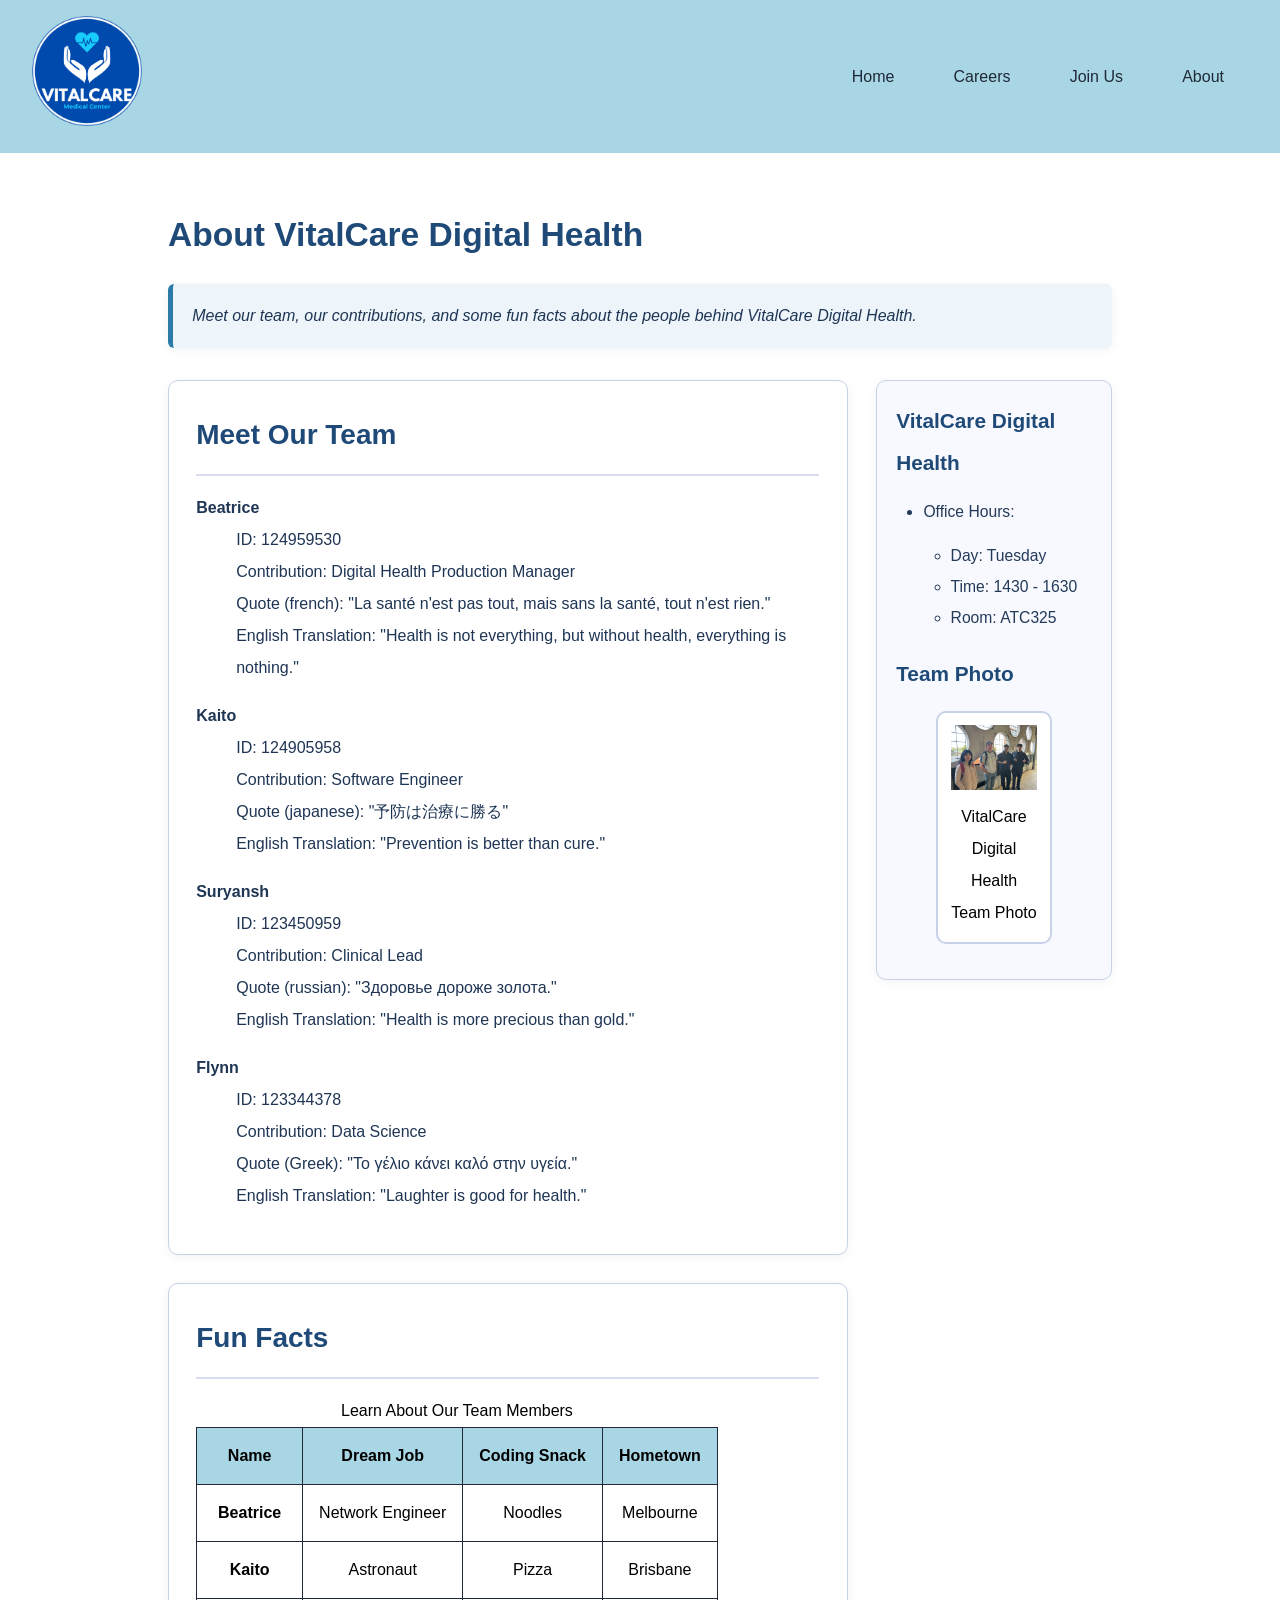
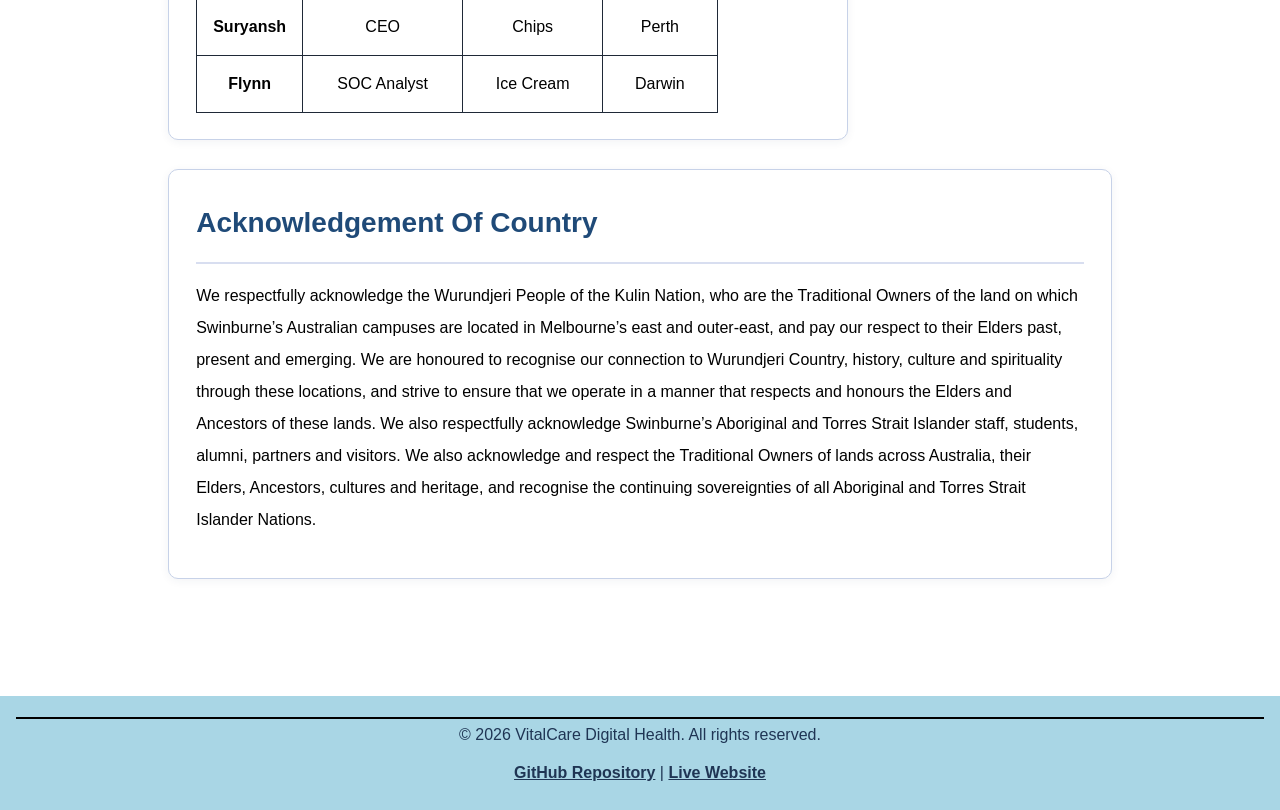
==== commit 71772318: "complete css to match other pages" ====
--- a/about.html
+++ b/about.html
@@ -8,85 +8,97 @@
     <meta name="viewport" content="width=device-width, initial-scale=1.0">
     <title>About</title>
 
-    <!--styles-->
+    <!--external css-->
     <link rel="stylesheet" href="style/style.css">
+
+    <!--internal css-->
     <style>
-
+    .about-note {
+        font-style: italic;
+    }
     </style>
 </head>
 
 <body>
     <!--site navigation-->
-     <!-- Header with logo, site title and navigation -->
-      <header id="main-header">
+    <header id="main-header">
         <div>
             <a href="index.html" class="site-logo-link">
-                    <img src="images/LOGO.png" alt="VitalCare Digital Health logo" class="site-logo">
+                <img src="images/LOGO.png" alt="VitalCare Digital Health logo" class="site-logo">
+            </a>
         </div>
         <nav>
             <ul>
                 <li><a href="index.html">Home</a></li>
                 <li><a href="jobs.html">Careers</a></li>
                 <li><a href="apply.html">Join Us</a></li>
-                <li><a href="about.html">About</a></li>
+                <li><a href="about.html" class="site-nav-current">About</a></li>
             </ul>
         </nav>
     </header>
 
     <!--page content-->
-    <main>
-        <!--group name / scheduling-->
-        <section>
-            <h2>About VitalCare Digital Health</h2>
+    <main id="about-main-content">
+        <!--intro section-->
+        <section class="about-intro-section">
+            <h1 class="about-page-heading">About VitalCare Digital Health</h1>
+            <p class="about-embedded-note about-note">
+                Meet our team, our contributions, and some fun facts about the people behind VitalCare Digital Health.
+            </p>
+        </section>
+        <!--group name / scheduling + team photo-->
+        <aside class="about-side-panel">
+            <h2>VitalCare Digital Health</h2>
             <ul>
-                <li>Office Hours:</li>
-                <ul>
-                    <li>Day: Tuesday</li>
-                    <li>Time: 1430 - 1630</li>
-                    <li>Room: ATC325</li>
-                </ul>
+                <li>Office Hours:
+                    <ul>
+                        <li>Day: Tuesday</li>
+                        <li>Time: 1430 - 1630</li>
+                        <li>Room: ATC325</li>
+                    </ul>
+                </li>   
             </ul>
-        </section>
+            <h3>Team Photo</h3>
+            <figure style="text-align: center;">
+                <img src="images/group-photo.png" alt="Photo of the team together" class="about-team-photo">
+                <figcaption>VitalCare Digital Health Team Photo</figcaption>
+            </figure>
+        </aside>
 
         <!--member contributions / quotes-->
-        <section>
+        <section class="about-content-card">
             <h2>Meet Our Team</h2>
             <dl>
-                <dt>Beatrice</dt>
-                <dd>Contribution:</dd>
-                <dd>Quote:</dd>
-                <dd>English Translation:</dd>
+                <dt><strong>Beatrice</strong></dt>
+                <dd class="id">ID: 124959530</dd>
+                <dd>Contribution: Digital Health Production Manager</dd>
+                <dd>Quote (french): "La santé n'est pas tout, mais sans la santé, tout n'est rien."</dd>
+                <dd>English Translation:  "Health is not everything, but without health, everything is nothing." </dd>
                 
-                <dt>Kaito</dt>
-                <dd>Contribution:</dd>
-                <dd>Quote:</dd>
-                <dd>English Translation:</dd>
+                <dt><strong>Kaito</strong></dt>
+                <dd class="id">ID: 124905958</dd>
+                <dd>Contribution: Software Engineer</dd>
+                <dd>Quote (japanese): "予防は治療に勝る"</dd>
+                <dd>English Translation: "Prevention is better than cure."</dd>
 
-                <dt>Suryansh</dt>
-                <dd>Contribution:</dd>
-                <dd>Quote:</dd>
-                <dd>English Translation:</dd>
+                <dt><strong>Suryansh</strong></dt>
+                <dd class="id">ID: 123450959</dd>
+                <dd>Contribution: Clinical Lead</dd>
+                <dd>Quote (russian): "Здоровье дороже золота."</dd>
+                <dd>English Translation: "Health is more precious than gold."</dd>
 
-                <dt>Flynn</dt>
-                <dd>Contribution:</dd>
-                <dd>Quote:</dd>
-                <dd>English Translation:</dd>
+                <dt><strong>Flynn</strong></dt>
+                <dd class="id">ID: 123344378</dd>
+                <dd>Contribution: Data Science</dd>
+                <dd>Quote (Greek): "Το γέλιο κάνει καλό στην υγεία."</dd>
+                <dd>English Translation: "Laughter is good for health."</dd>
             </dl>
         </section>
 
-        <!--team photo-->
-        <section>
-            <h2>Team Photo</h2>
-            <figure>
-                <img src="images/group-photo.jpg" alt="Photo of the team together" width="400">
-                <figcaption>VitalCare Digital Health Team Photo</figcaption>
-            </figure>
-        </section>
-
         <!--fun facts-->
-        <section>
+        <section class="about-content-card">
             <h2>Fun Facts</h2>
-            <table border="1">
+            <table>
                 <caption>Learn About Our Team Members</caption>
                 <tr>
                     <th>Name</th>
@@ -95,30 +107,45 @@
                     <th>Hometown</th>
                 </tr>
                 <tr>
-                    <td></td>
-                    <td></td>
-                    <td></td>
-                    <td></td>
+                    <td><strong>Beatrice</strong></td>
+                    <td>Network Engineer</td>
+                    <td>Noodles</td>
+                    <td>Melbourne</td>
                 </tr>
                 <tr>
-                    <td></td>
-                    <td></td>
-                    <td></td>
-                    <td></td>
+                    <td><strong>Kaito</strong></td>
+                    <td>Astronaut</td>
+                    <td>Pizza</td>
+                    <td>Brisbane</td>
                 </tr>
                 <tr>
-                    <td></td>
-                    <td></td>
-                    <td></td>
-                    <td></td>
+                    <td><strong>Suryansh</strong></td>
+                    <td>CEO</td>
+                    <td>Chips</td>
+                    <td>Perth</td>
+                </tr>
+                <tr>
+                    <td><strong>Flynn</strong></td>
+                    <td>SOC Analyst</td>
+                    <td>Ice Cream</td>
+                    <td>Darwin</td>
                 </tr>
             </table>
+        </section>
+        
+        <div class="about-clear"></div>
+        <!--acknowledgement of country-->
+        <section class="about-bottom-section">
+            <h2>Acknowledgement Of Country</h2>
+            <p>
+                We respectfully acknowledge the Wurundjeri People of the Kulin Nation, who are the Traditional Owners of the land on which Swinburne’s Australian campuses are located in Melbourne’s east and outer-east, and pay our respect to their Elders past, present and emerging. We are honoured to recognise our connection to Wurundjeri Country, history, culture and spirituality through these locations, and strive to ensure that we operate in a manner that respects and honours the Elders and Ancestors of these lands. We also respectfully acknowledge Swinburne’s Aboriginal and Torres Strait Islander staff, students, alumni, partners and visitors. We also acknowledge and respect the Traditional Owners of lands across Australia, their Elders, Ancestors, cultures and heritage, and recognise the continuing sovereignties of all Aboriginal and Torres Strait Islander Nations.
+            </p>
         </section>
     </main>
 
     <!--footer-->
     <footer>
-        <p>&copy; 2026 VitalCare Digital Health. All rights reserved.</p>
+        <p  style="border-top: 2px inset black;">&copy; 2026 VitalCare Digital Health. All rights reserved.</p>
         <p>
             <a href="https://github.com/104667483/Assignment-1.git" target="_blank">GitHub Repository</a> |
             <a href="" target="_blank">Live Website</a>
--- a/style/style.css
+++ b/style/style.css
@@ -322,7 +322,138 @@
     color: #244a73;
 }
 
-
+/* ABOUT PAGE CSS */
+#about-main-content {
+    max-width: 1180px;
+    margin: 0 auto;
+    padding: 3rem 2.5rem;
+    background-color: #ffffff;
+    line-height: 1.75;
+    overflow: hidden;
+}
+
+.about-intro-section {
+    margin-bottom: 2rem;
+}
+
+.about-page-heading {
+    font-size: 2.1rem;
+    color: #1f4a78;
+    margin: 0 0 1rem;
+}
+
+.about-embedded-note {
+    background-color: #edf5fb;
+    color: #1f3554;
+    padding: 1rem 1.2rem;
+    border-left: 5px solid #2b7ca8;
+    border-radius: 6px;
+    margin-bottom: 2rem;
+    box-shadow: 0px 2px 10px rgba(31, 53, 84, 0.06);
+}
+
+.about-side-panel {
+    float: right;
+    width: 25%;
+    margin: 0 0 1.5rem 1.5rem;
+    padding: 1.2rem;
+    border: 1px solid #c7d2e8;
+    background-color: #f7f9fe;
+    border-radius: 10px;
+    box-shadow: 0 2px 10px rgba(31, 53, 84, 0.06);
+}
+
+.about-side-panel h3, .about-side-panel h2 {
+    margin-top: 0;
+    margin-bottom: 0.8rem;
+    color: #1f4a78;
+    font-size: 1.3rem;
+}
+
+.about-side-panel p, .about-side-panel li {
+    font-size: 0.98rem;
+    color: #233a59;
+}
+
+.about-side-panel ul {
+    margin: 0.75rem 0 1.2rem 1.2rem;
+    padding-left: 0.5rem;
+}
+
+.about-side-panel figure {
+    border: 2px solid #c7d2e8;
+    border-radius: 10px;
+    padding: 0.8rem;
+    background-color: #ffffff;
+}
+
+.about-content-card {
+    width: 72%;
+    background-color: #ffffff;
+    border: 1px solid #c7d2e8;
+    border-radius: 10px;
+    padding: 1.6rem 1.7rem;
+    margin-bottom: 1.8rem;
+    box-shadow: 0px 2px 10px rgba(31, 53, 84, 0.06);
+}
+
+.about-content-card h2 {
+    color: #1f4a78;
+    font-size: 1.75rem;
+    margin-top: 0;
+    margin-bottom: 1rem;
+    border-bottom: 2px solid #d8def0;
+    padding-bottom: 0.7rem;
+}
+
+.about-content-card tr:hover {
+    background-color: #edf5fb;
+}
+
+.about-content-card p, .about-content-card dd, .about-content-card dt {
+    color: #1f3554;
+    font-size: 1rem;
+}
+
+.about-content-card dt {
+    font-weight: bold;
+    margin-top: 1rem;
+}s
+
+.id {
+    color: #1f4a78;
+    font-weight: bold;
+}
+
+.about-team-photo {
+    width: 100%;
+    max-width: 320px;
+    height: auto;
+}
+
+.about-bottom-section {
+    clear: both;
+    width: 100%;
+    background-color: #ffffff;
+    border: 1px solid #c7d2e8;
+    border-radius: 10px;
+    padding: 1.6rem 1.7rem;
+    margin-bottom: 1.8rem;
+    box-shadow: 0 2px 10px rgba(31, 53, 84, 0.06);
+}
+
+.about-bottom-section h2 {
+    color: #1f4a78;
+    font-size: 1.75rem;
+    margin-top: 0;
+    margin-bottom: 1rem;
+    border-bottom: 2px solid #d8def0;
+    padding-bottom: 0.7rem;
+}
+
+.about-clear {
+    clear: both;
+}
 
 /* =========================
    RESPONSIVE GLOBAL NAV
@@ -398,7 +529,18 @@
     .jobs-listing-card {
         width: 100%;
     }
-}
+        .about-side-panel {
+        float: none;
+        width: 100%;
+        margin: 0 0 1.5rem 0;
+    }
+
+    .about-content-card {
+        width: 100%;
+    }
+}
+
+
 
 @media screen and (max-width: 768px) {
     #jobs-main-content {
@@ -420,6 +562,22 @@
     .jobs-detail-section h3 {
         font-size: 1.08rem;
     }
+      #about-main-content {
+        padding: 2rem 1.2rem;
+    }
+
+    .about-page-heading {
+        font-size: 1.8rem;
+    }
+
+    .about-content-card {
+        padding: 1.4rem;
+    }
+
+    .about-content-card h2,
+    .about-bottom-section h2 {
+        font-size: 1.45rem;
+    }
 }
 
 @media screen and (max-width: 480px) {
@@ -456,4 +614,29 @@
     .jobs-detail-section h3 {
         font-size: 1rem;
     }
+    #about-main-content {
+        padding: 1.5rem 1rem;
+    }
+
+    .about-page-heading {
+        font-size: 1.55rem;
+    }
+
+    .about-embedded-note {
+        padding: 0.9rem 1rem;
+        font-size: 0.94rem;
+    }
+
+    .about-content-card,
+    .about-bottom-section {
+        padding: 1.1rem;
+    }
+
+    .about-side-panel {
+        padding: 1rem;
+    }
+
+    .about-side-panel h3 {
+        font-size: 1.2rem;
+    }
 }
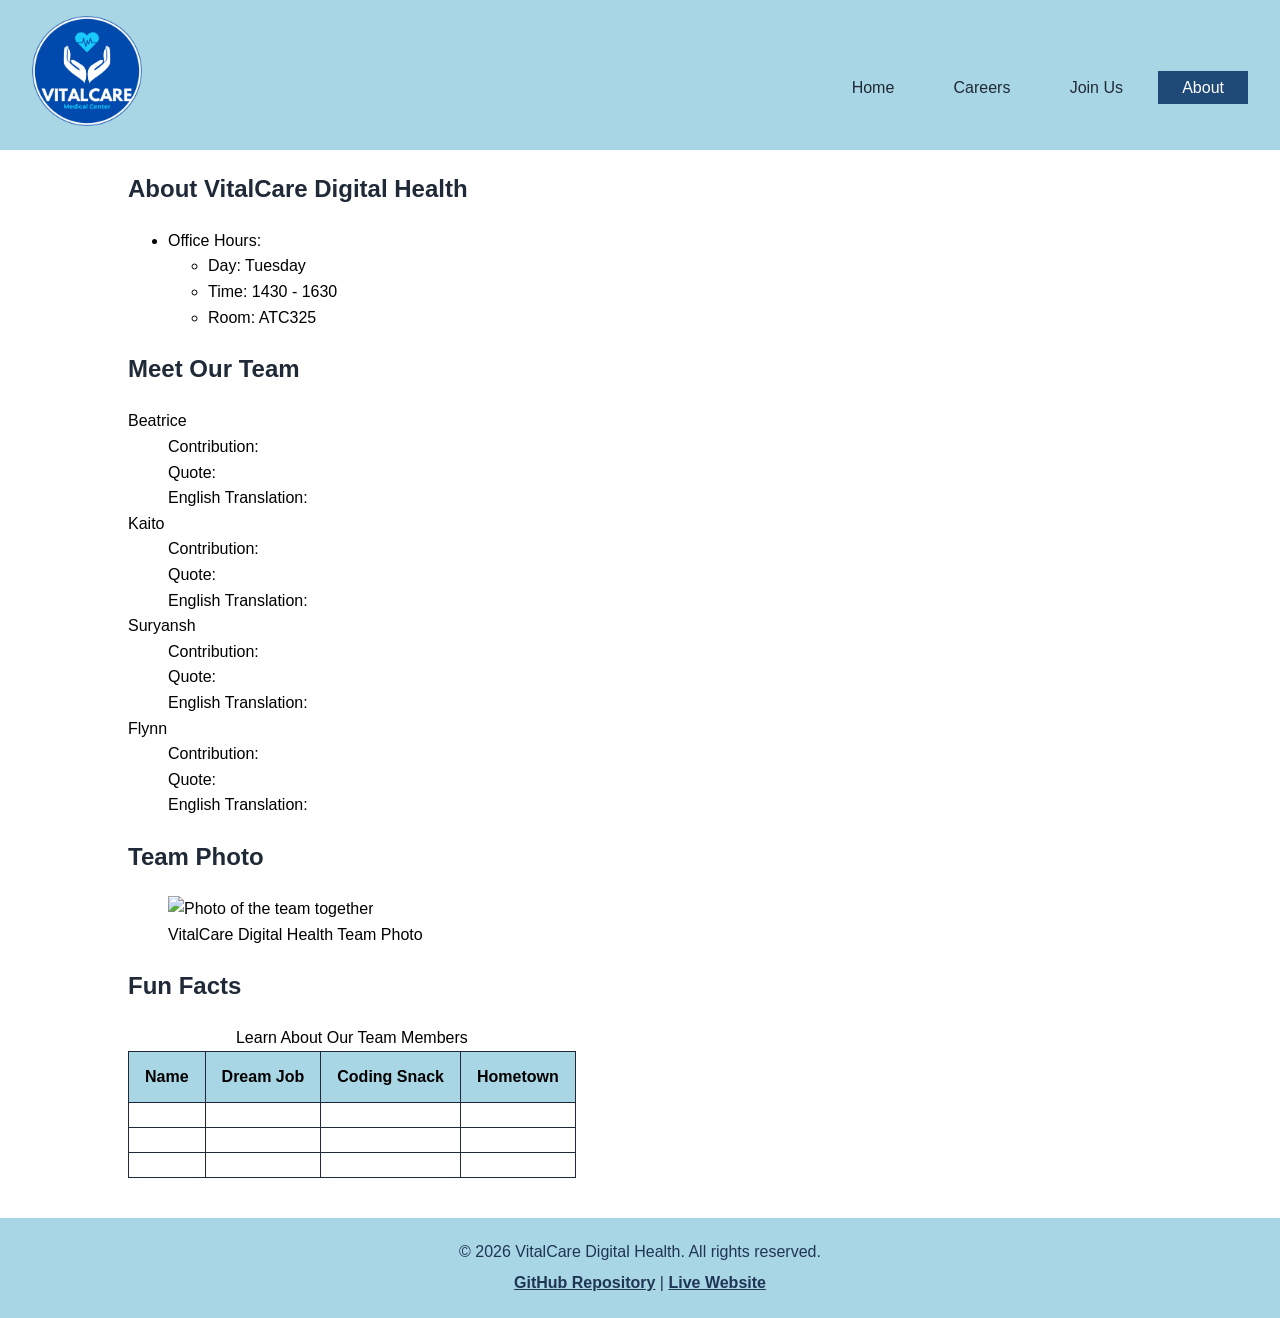
==== commit d9bcb1e1: "added nav current to all the pages" ====
--- a/about.html
+++ b/about.html
@@ -8,24 +8,20 @@
     <meta name="viewport" content="width=device-width, initial-scale=1.0">
     <title>About</title>
 
-    <!--external css-->
+    <!--styles-->
     <link rel="stylesheet" href="style/style.css">
+    <style>
 
-    <!--internal css-->
-    <style>
-    .about-note {
-        font-style: italic;
-    }
     </style>
 </head>
 
 <body>
     <!--site navigation-->
-    <header id="main-header">
+     <!-- Header with logo, site title and navigation -->
+      <header id="main-header">
         <div>
             <a href="index.html" class="site-logo-link">
-                <img src="images/LOGO.png" alt="VitalCare Digital Health logo" class="site-logo">
-            </a>
+                    <img src="images/LOGO.png" alt="VitalCare Digital Health logo" class="site-logo">
         </div>
         <nav>
             <ul>
@@ -38,67 +34,59 @@
     </header>
 
     <!--page content-->
-    <main id="about-main-content">
-        <!--intro section-->
-        <section class="about-intro-section">
-            <h1 class="about-page-heading">About VitalCare Digital Health</h1>
-            <p class="about-embedded-note about-note">
-                Meet our team, our contributions, and some fun facts about the people behind VitalCare Digital Health.
-            </p>
+    <main>
+        <!--group name / scheduling-->
+        <section>
+            <h2>About VitalCare Digital Health</h2>
+            <ul>
+                <li>Office Hours:</li>
+                <ul>
+                    <li>Day: Tuesday</li>
+                    <li>Time: 1430 - 1630</li>
+                    <li>Room: ATC325</li>
+                </ul>
+            </ul>
         </section>
-        <!--group name / scheduling + team photo-->
-        <aside class="about-side-panel">
-            <h2>VitalCare Digital Health</h2>
-            <ul>
-                <li>Office Hours:
-                    <ul>
-                        <li>Day: Tuesday</li>
-                        <li>Time: 1430 - 1630</li>
-                        <li>Room: ATC325</li>
-                    </ul>
-                </li>   
-            </ul>
-            <h3>Team Photo</h3>
-            <figure style="text-align: center;">
-                <img src="images/group-photo.png" alt="Photo of the team together" class="about-team-photo">
-                <figcaption>VitalCare Digital Health Team Photo</figcaption>
-            </figure>
-        </aside>
 
         <!--member contributions / quotes-->
-        <section class="about-content-card">
+        <section>
             <h2>Meet Our Team</h2>
             <dl>
-                <dt><strong>Beatrice</strong></dt>
-                <dd class="id">ID: 124959530</dd>
-                <dd>Contribution: Digital Health Production Manager</dd>
-                <dd>Quote (french): "La santé n'est pas tout, mais sans la santé, tout n'est rien."</dd>
-                <dd>English Translation:  "Health is not everything, but without health, everything is nothing." </dd>
+                <dt>Beatrice</dt>
+                <dd>Contribution:</dd>
+                <dd>Quote:</dd>
+                <dd>English Translation:</dd>
                 
-                <dt><strong>Kaito</strong></dt>
-                <dd class="id">ID: 124905958</dd>
-                <dd>Contribution: Software Engineer</dd>
-                <dd>Quote (japanese): "予防は治療に勝る"</dd>
-                <dd>English Translation: "Prevention is better than cure."</dd>
+                <dt>Kaito</dt>
+                <dd>Contribution:</dd>
+                <dd>Quote:</dd>
+                <dd>English Translation:</dd>
 
-                <dt><strong>Suryansh</strong></dt>
-                <dd class="id">ID: 123450959</dd>
-                <dd>Contribution: Clinical Lead</dd>
-                <dd>Quote (russian): "Здоровье дороже золота."</dd>
-                <dd>English Translation: "Health is more precious than gold."</dd>
+                <dt>Suryansh</dt>
+                <dd>Contribution:</dd>
+                <dd>Quote:</dd>
+                <dd>English Translation:</dd>
 
-                <dt><strong>Flynn</strong></dt>
-                <dd class="id">ID: 123344378</dd>
-                <dd>Contribution: Data Science</dd>
-                <dd>Quote (Greek): "Το γέλιο κάνει καλό στην υγεία."</dd>
-                <dd>English Translation: "Laughter is good for health."</dd>
+                <dt>Flynn</dt>
+                <dd>Contribution:</dd>
+                <dd>Quote:</dd>
+                <dd>English Translation:</dd>
             </dl>
         </section>
 
+        <!--team photo-->
+        <section>
+            <h2>Team Photo</h2>
+            <figure>
+                <img src="images/group-photo.jpg" alt="Photo of the team together" width="400">
+                <figcaption>VitalCare Digital Health Team Photo</figcaption>
+            </figure>
+        </section>
+
         <!--fun facts-->
-        <section class="about-content-card">
+        <section>
             <h2>Fun Facts</h2>
-            <table>
+            <table border="1">
                 <caption>Learn About Our Team Members</caption>
                 <tr>
                     <th>Name</th>
@@ -107,45 +95,30 @@
                     <th>Hometown</th>
                 </tr>
                 <tr>
-                    <td><strong>Beatrice</strong></td>
-                    <td>Network Engineer</td>
-                    <td>Noodles</td>
-                    <td>Melbourne</td>
+                    <td></td>
+                    <td></td>
+                    <td></td>
+                    <td></td>
                 </tr>
                 <tr>
-                    <td><strong>Kaito</strong></td>
-                    <td>Astronaut</td>
-                    <td>Pizza</td>
-                    <td>Brisbane</td>
+                    <td></td>
+                    <td></td>
+                    <td></td>
+                    <td></td>
                 </tr>
                 <tr>
-                    <td><strong>Suryansh</strong></td>
-                    <td>CEO</td>
-                    <td>Chips</td>
-                    <td>Perth</td>
-                </tr>
-                <tr>
-                    <td><strong>Flynn</strong></td>
-                    <td>SOC Analyst</td>
-                    <td>Ice Cream</td>
-                    <td>Darwin</td>
+                    <td></td>
+                    <td></td>
+                    <td></td>
+                    <td></td>
                 </tr>
             </table>
-        </section>
-        
-        <div class="about-clear"></div>
-        <!--acknowledgement of country-->
-        <section class="about-bottom-section">
-            <h2>Acknowledgement Of Country</h2>
-            <p>
-                We respectfully acknowledge the Wurundjeri People of the Kulin Nation, who are the Traditional Owners of the land on which Swinburne’s Australian campuses are located in Melbourne’s east and outer-east, and pay our respect to their Elders past, present and emerging. We are honoured to recognise our connection to Wurundjeri Country, history, culture and spirituality through these locations, and strive to ensure that we operate in a manner that respects and honours the Elders and Ancestors of these lands. We also respectfully acknowledge Swinburne’s Aboriginal and Torres Strait Islander staff, students, alumni, partners and visitors. We also acknowledge and respect the Traditional Owners of lands across Australia, their Elders, Ancestors, cultures and heritage, and recognise the continuing sovereignties of all Aboriginal and Torres Strait Islander Nations.
-            </p>
         </section>
     </main>
 
     <!--footer-->
     <footer>
-        <p  style="border-top: 2px inset black;">&copy; 2026 VitalCare Digital Health. All rights reserved.</p>
+        <p>&copy; 2026 VitalCare Digital Health. All rights reserved.</p>
         <p>
             <a href="https://github.com/104667483/Assignment-1.git" target="_blank">GitHub Repository</a> |
             <a href="" target="_blank">Live Website</a>
--- a/style/style.css
+++ b/style/style.css
@@ -15,10 +15,13 @@
 Success/highlight: #52B788 — health/growth*/
 * {
     box-sizing: border-box;
-}
-* {
-    line-height: 2;
     font-family: 'Franklin Gothic Medium', 'Arial Narrow', Arial, sans-serif;
+}
+
+body {
+    margin: 0;
+    padding: 0;
+    line-height: 1.6;
 }
 
 #main-header {
@@ -146,6 +149,30 @@
     align-items: center;
     gap: 1.3rem;
 }
+.site-brand-text h1 {
+    font-size: 1.8rem;
+    margin: 0;
+    color: #1f4a78;
+    font-weight: 700;
+}
+.site-header-inner {
+    max-width: 1180px;
+    margin: 0 auto;
+    padding: 1.2rem 2.5rem;
+    display: flex;
+    justify-content: space-between;
+    align-items: center;
+    gap: 2rem;
+}
+
+/* Site subtitle */
+.site-brand-text p {
+    margin: 0.3rem 0 0;
+    color: #5a6f8f;
+    font-size: 0.95rem;
+    font-weight: 600;
+}
+
 
 .site-logo-link {
     display: inline-flex;
@@ -161,6 +188,10 @@
     background-color: transparent;
     padding: 0;
 }
+.site-nav-current {
+    background-color: #1f4a78;
+    color: #ffffff !important;
+}   
 
 /* Site title */
 .site-brand-text h1 {
@@ -322,143 +353,13 @@
     color: #244a73;
 }
 
-/* ABOUT PAGE CSS */
-#about-main-content {
-    max-width: 1180px;
-    margin: 0 auto;
-    padding: 3rem 2.5rem;
-    background-color: #ffffff;
-    line-height: 1.75;
-    overflow: hidden;
-}
-
-.about-intro-section {
-    margin-bottom: 2rem;
-}
-
-.about-page-heading {
-    font-size: 2.1rem;
-    color: #1f4a78;
-    margin: 0 0 1rem;
-}
-
-.about-embedded-note {
-    background-color: #edf5fb;
-    color: #1f3554;
-    padding: 1rem 1.2rem;
-    border-left: 5px solid #2b7ca8;
-    border-radius: 6px;
-    margin-bottom: 2rem;
-    box-shadow: 0px 2px 10px rgba(31, 53, 84, 0.06);
-}
-
-.about-side-panel {
-    float: right;
-    width: 25%;
-    margin: 0 0 1.5rem 1.5rem;
-    padding: 1.2rem;
-    border: 1px solid #c7d2e8;
-    background-color: #f7f9fe;
-    border-radius: 10px;
-    box-shadow: 0 2px 10px rgba(31, 53, 84, 0.06);
-}
-
-.about-side-panel h3, .about-side-panel h2 {
-    margin-top: 0;
-    margin-bottom: 0.8rem;
-    color: #1f4a78;
-    font-size: 1.3rem;
-}
-
-.about-side-panel p, .about-side-panel li {
-    font-size: 0.98rem;
-    color: #233a59;
-}
-
-.about-side-panel ul {
-    margin: 0.75rem 0 1.2rem 1.2rem;
-    padding-left: 0.5rem;
-}
-
-.about-side-panel figure {
-    border: 2px solid #c7d2e8;
-    border-radius: 10px;
-    padding: 0.8rem;
-    background-color: #ffffff;
-}
-
-.about-content-card {
-    width: 72%;
-    background-color: #ffffff;
-    border: 1px solid #c7d2e8;
-    border-radius: 10px;
-    padding: 1.6rem 1.7rem;
-    margin-bottom: 1.8rem;
-    box-shadow: 0px 2px 10px rgba(31, 53, 84, 0.06);
-}
-
-.about-content-card h2 {
-    color: #1f4a78;
-    font-size: 1.75rem;
-    margin-top: 0;
-    margin-bottom: 1rem;
-    border-bottom: 2px solid #d8def0;
-    padding-bottom: 0.7rem;
-}
-
-.about-content-card tr:hover {
-    background-color: #edf5fb;
-}
-
-.about-content-card p, .about-content-card dd, .about-content-card dt {
-    color: #1f3554;
-    font-size: 1rem;
-}
-
-.about-content-card dt {
-    font-weight: bold;
-    margin-top: 1rem;
-}s
-
-.id {
-    color: #1f4a78;
-    font-weight: bold;
-}
-
-.about-team-photo {
-    width: 100%;
-    max-width: 320px;
-    height: auto;
-}
-
-.about-bottom-section {
-    clear: both;
-    width: 100%;
-    background-color: #ffffff;
-    border: 1px solid #c7d2e8;
-    border-radius: 10px;
-    padding: 1.6rem 1.7rem;
-    margin-bottom: 1.8rem;
-    box-shadow: 0 2px 10px rgba(31, 53, 84, 0.06);
-}
-
-.about-bottom-section h2 {
-    color: #1f4a78;
-    font-size: 1.75rem;
-    margin-top: 0;
-    margin-bottom: 1rem;
-    border-bottom: 2px solid #d8def0;
-    padding-bottom: 0.7rem;
-}
-
-.about-clear {
-    clear: both;
-}
+
 
 /* =========================
-   RESPONSIVE GLOBAL NAV
+   RESPONSIVE GLOBAL NAV + JOBS
    ========================= */
 
+/* Tablet and below */
 @media screen and (max-width: 900px) {
     #main-header {
         flex-direction: column;
@@ -474,52 +375,14 @@
     nav ul {
         flex-wrap: wrap;
         justify-content: flex-start;
+        gap: 0.6rem;
     }
 
     .site-logo {
         width: 95px;
         height: 95px;
     }
-}
-
-@media screen and (max-width: 768px) {
-    #main-header {
-        padding: 1rem 1.2rem;
-    }
-
-    .site-logo {
-        width: 85px;
-        height: 85px;
-    }
-
-    nav a {
-        font-size: 0.95rem;
-        padding: 0.55rem 0.9rem;
-    }
-}
-
-@media screen and (max-width: 480px) {
-    #main-header {
-        padding: 0.9rem 1rem;
-    }
-
-    nav ul {
-        flex-direction: column;
-        align-items: flex-start;
-        gap: 0.6rem;
-    }
-
-    nav a {
-        width: 100%;
-        padding: 0.65rem 0.9rem;
-    }
-
-    .site-logo {
-        width: 75px;
-        height: 75px;
-    }
-}
-@media screen and (max-width: 900px) {
+
     .jobs-side-panel {
         float: none;
         width: 100%;
@@ -529,20 +392,24 @@
     .jobs-listing-card {
         width: 100%;
     }
-        .about-side-panel {
-        float: none;
-        width: 100%;
-        margin: 0 0 1.5rem 0;
-    }
-
-    .about-content-card {
-        width: 100%;
-    }
-}
-
-
-
+}
+
+/* Smaller tablets */
 @media screen and (max-width: 768px) {
+    #main-header {
+        padding: 0.9rem 1.2rem;
+    }
+
+    .site-logo {
+        width: 85px;
+        height: 85px;
+    }
+
+    nav a {
+        font-size: 0.95rem;
+        padding: 0.5rem 0.85rem;
+    }
+
     #jobs-main-content {
         padding: 2rem 1.2rem;
     }
@@ -552,7 +419,7 @@
     }
 
     .jobs-listing-card {
-        padding: 1.4rem;
+        padding: 1.3rem;
     }
 
     .jobs-listing-card h2 {
@@ -562,27 +429,48 @@
     .jobs-detail-section h3 {
         font-size: 1.08rem;
     }
-      #about-main-content {
-        padding: 2rem 1.2rem;
-    }
-
-    .about-page-heading {
-        font-size: 1.8rem;
-    }
-
-    .about-content-card {
-        padding: 1.4rem;
-    }
-
-    .about-content-card h2,
-    .about-bottom-section h2 {
-        font-size: 1.45rem;
-    }
-}
-
-@media screen and (max-width: 480px) {
+}
+
+/* Phones */
+@media screen and (max-width: 600px) {
+    #main-header {
+        flex-direction: column;
+        align-items: center;
+        text-align: center;
+        gap: 0.8rem;
+        padding: 0.8rem 1rem;
+    }
+
+    .site-logo-link {
+        justify-content: center;
+    }
+
+    .site-logo {
+        width: 70px;
+        height: 70px;
+    }
+
+    nav {
+        width: 100%;
+    }
+
+    nav ul {
+        width: 100%;
+        flex-direction: column;
+        align-items: center;
+        gap: 0.45rem;
+    }
+
+    nav a {
+        width: 100%;
+        max-width: 220px;
+        text-align: center;
+        font-size: 0.9rem;
+        padding: 0.5rem 0.8rem;
+    }
+
     #jobs-main-content {
-        padding: 1.5rem 1rem;
+        padding: 1.4rem 1rem;
     }
 
     .jobs-page-heading {
@@ -590,53 +478,78 @@
     }
 
     .jobs-embedded-note {
-        padding: 0.9rem 1rem;
-        font-size: 0.94rem;
+        padding: 0.85rem 0.95rem;
+        font-size: 0.92rem;
+        margin-bottom: 1.2rem;
     }
 
     .jobs-listing-card {
-        padding: 1.1rem;
+        padding: 1rem;
     }
 
     .jobs-listing-card h2 {
         font-size: 1.25rem;
-        line-height: 1.4;
+        line-height: 1.35;
     }
 
     .jobs-side-panel {
-        padding: 1rem;
+        padding: 0.95rem;
     }
 
     .jobs-side-panel h3 {
-        font-size: 1.2rem;
+        font-size: 1.15rem;
     }
 
     .jobs-detail-section h3 {
         font-size: 1rem;
     }
-    #about-main-content {
-        padding: 1.5rem 1rem;
-    }
-
-    .about-page-heading {
-        font-size: 1.55rem;
-    }
-
-    .about-embedded-note {
-        padding: 0.9rem 1rem;
-        font-size: 0.94rem;
-    }
-
-    .about-content-card,
-    .about-bottom-section {
-        padding: 1.1rem;
-    }
-
-    .about-side-panel {
-        padding: 1rem;
-    }
-
-    .about-side-panel h3 {
-        font-size: 1.2rem;
+}
+
+/* Very small phones */
+@media screen and (max-width: 480px) {
+    #main-header {
+        padding: 0.75rem 0.9rem;
+    }
+
+    .site-logo {
+        width: 65px;
+        height: 65px;
+    }
+
+    nav a {
+        max-width: 200px;
+        font-size: 0.88rem;
+    }
+
+    #jobs-main-content {
+        padding: 1.2rem 0.9rem;
+    }
+
+    .jobs-page-heading {
+        font-size: 1.4rem;
+    }
+
+    .jobs-embedded-note {
+        font-size: 0.9rem;
+    }
+
+    .jobs-listing-card {
+        padding: 0.95rem;
+    }
+
+    .jobs-listing-card h2 {
+        font-size: 1.15rem;
+    }
+
+    .jobs-side-panel h3 {
+        font-size: 1.05rem;
+    }
+
+    .jobs-detail-section p,
+    .jobs-listing-card li,
+    .jobs-side-panel p,
+    .jobs-side-panel li {
+        font-size: 0.92rem;
+        line-height: 1.6;
     }
 }
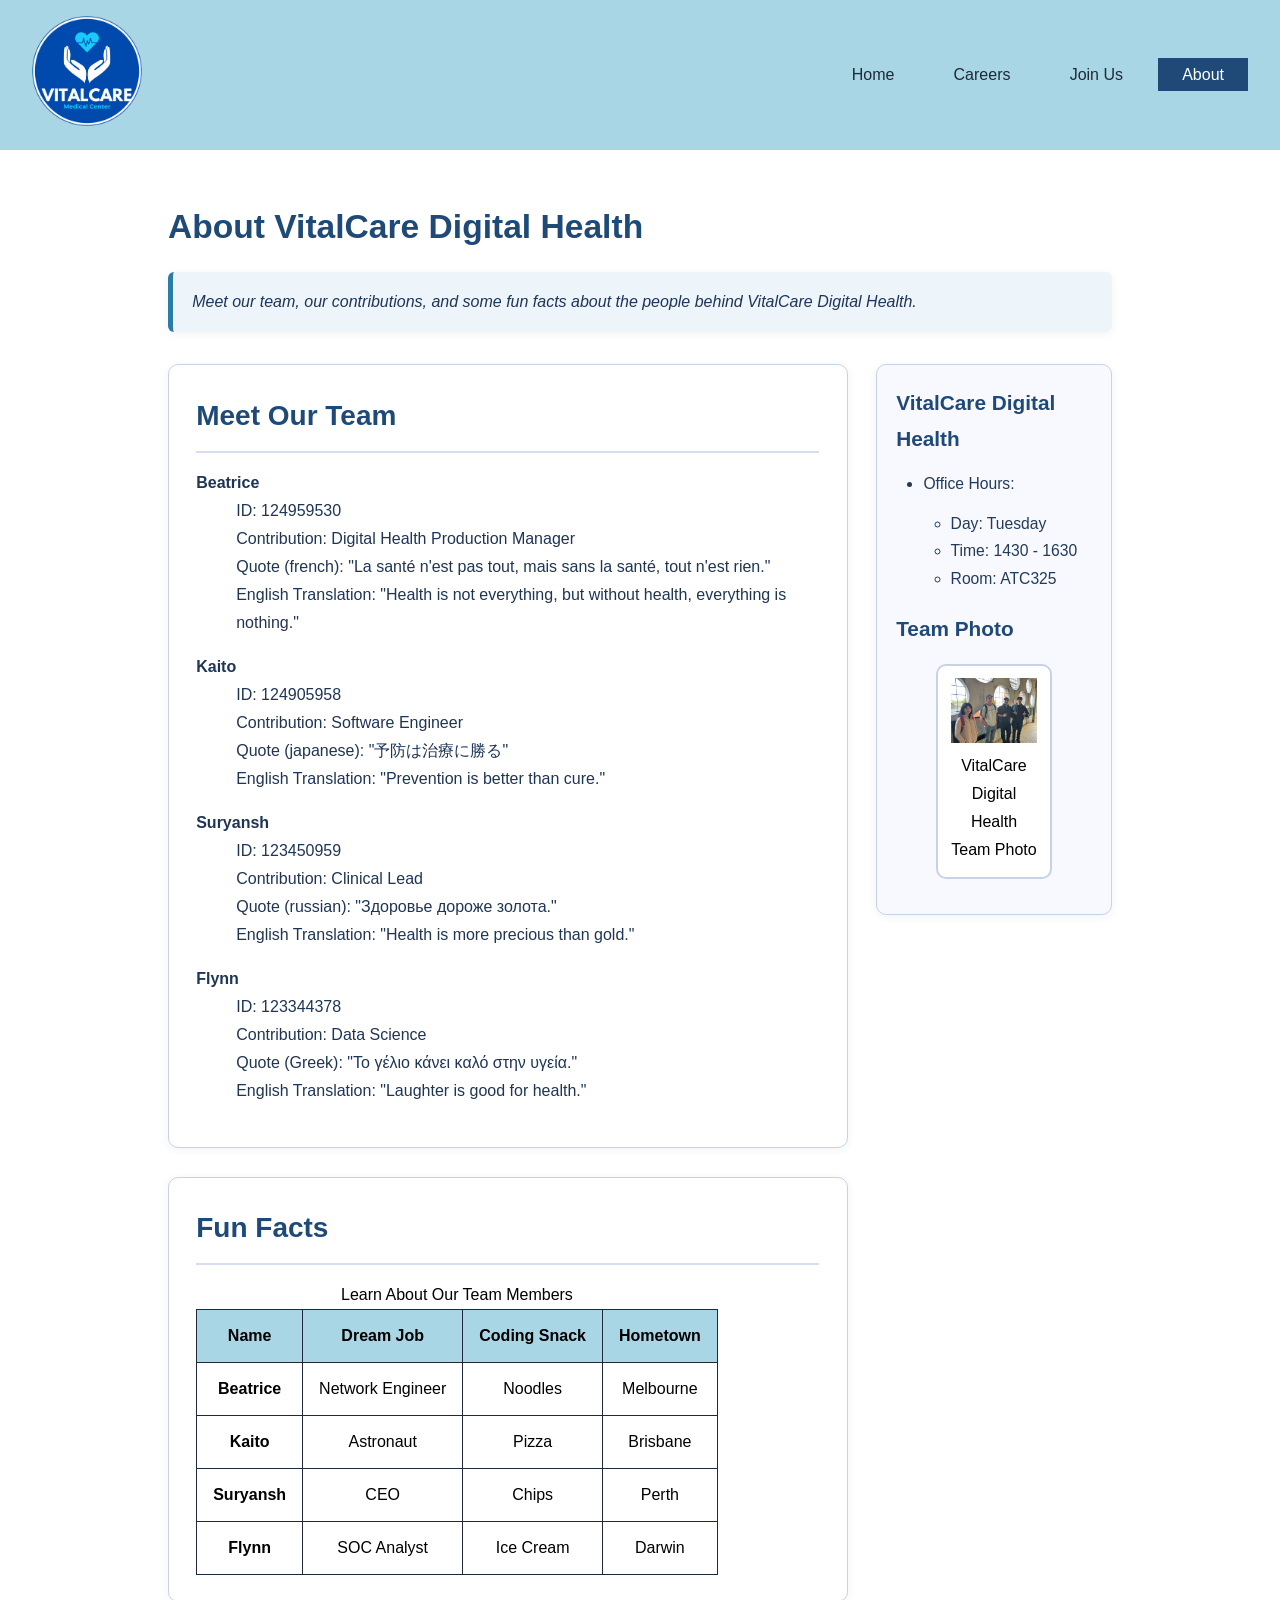
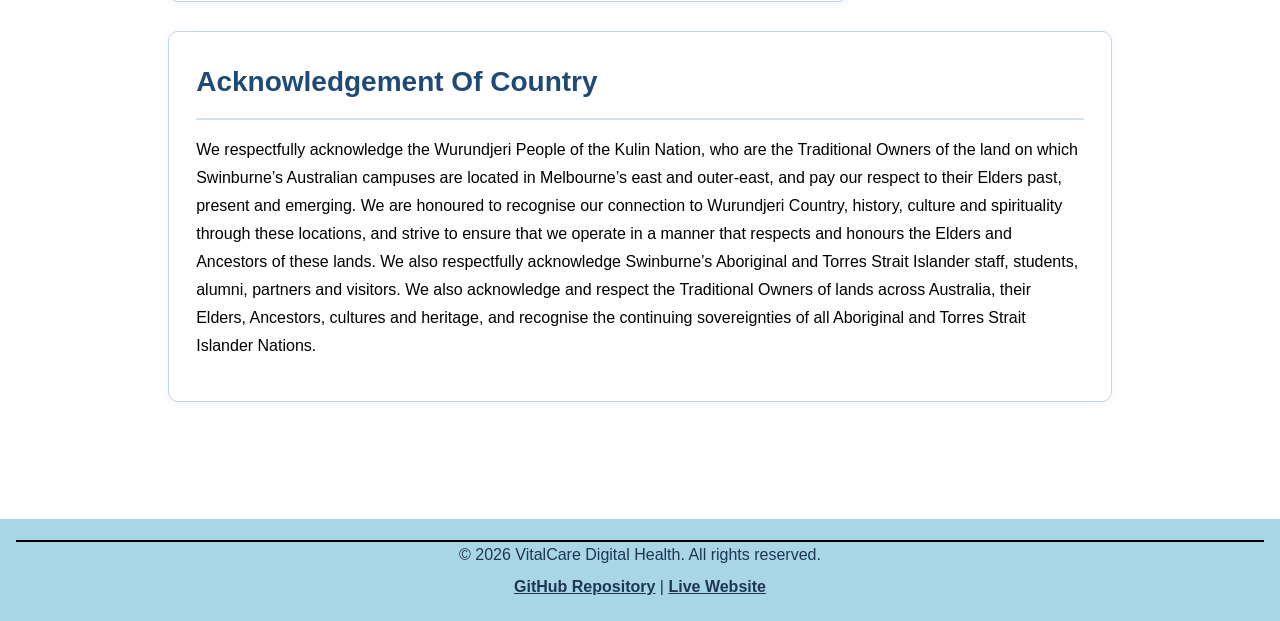
==== commit 691b1799: "Add responsive styles to index" ====
--- a/about.html
+++ b/about.html
@@ -8,20 +8,24 @@
     <meta name="viewport" content="width=device-width, initial-scale=1.0">
     <title>About</title>
 
-    <!--styles-->
+    <!--external css-->
     <link rel="stylesheet" href="style/style.css">
+
+    <!--internal css-->
     <style>
-
+    .about-note {
+        font-style: italic;
+    }
     </style>
 </head>
 
 <body>
     <!--site navigation-->
-     <!-- Header with logo, site title and navigation -->
-      <header id="main-header">
+    <header id="main-header">
         <div>
             <a href="index.html" class="site-logo-link">
-                    <img src="images/LOGO.png" alt="VitalCare Digital Health logo" class="site-logo">
+                <img src="images/LOGO.png" alt="VitalCare Digital Health logo" class="site-logo">
+            </a>
         </div>
         <nav>
             <ul>
@@ -34,59 +38,67 @@
     </header>
 
     <!--page content-->
-    <main>
-        <!--group name / scheduling-->
-        <section>
-            <h2>About VitalCare Digital Health</h2>
+    <main id="about-main-content">
+        <!--intro section-->
+        <section class="about-intro-section">
+            <h1 class="about-page-heading">About VitalCare Digital Health</h1>
+            <p class="about-embedded-note about-note">
+                Meet our team, our contributions, and some fun facts about the people behind VitalCare Digital Health.
+            </p>
+        </section>
+        <!--group name / scheduling + team photo-->
+        <aside class="about-side-panel">
+            <h2>VitalCare Digital Health</h2>
             <ul>
-                <li>Office Hours:</li>
-                <ul>
-                    <li>Day: Tuesday</li>
-                    <li>Time: 1430 - 1630</li>
-                    <li>Room: ATC325</li>
-                </ul>
+                <li>Office Hours:
+                    <ul>
+                        <li>Day: Tuesday</li>
+                        <li>Time: 1430 - 1630</li>
+                        <li>Room: ATC325</li>
+                    </ul>
+                </li>   
             </ul>
-        </section>
+            <h3>Team Photo</h3>
+            <figure style="text-align: center;">
+                <img src="images/group-photo.png" alt="Photo of the team together" class="about-team-photo">
+                <figcaption>VitalCare Digital Health Team Photo</figcaption>
+            </figure>
+        </aside>
 
         <!--member contributions / quotes-->
-        <section>
+        <section class="about-content-card">
             <h2>Meet Our Team</h2>
             <dl>
-                <dt>Beatrice</dt>
-                <dd>Contribution:</dd>
-                <dd>Quote:</dd>
-                <dd>English Translation:</dd>
+                <dt><strong>Beatrice</strong></dt>
+                <dd class="id">ID: 124959530</dd>
+                <dd>Contribution: Digital Health Production Manager</dd>
+                <dd>Quote (french): "La santé n'est pas tout, mais sans la santé, tout n'est rien."</dd>
+                <dd>English Translation:  "Health is not everything, but without health, everything is nothing." </dd>
                 
-                <dt>Kaito</dt>
-                <dd>Contribution:</dd>
-                <dd>Quote:</dd>
-                <dd>English Translation:</dd>
+                <dt><strong>Kaito</strong></dt>
+                <dd class="id">ID: 124905958</dd>
+                <dd>Contribution: Software Engineer</dd>
+                <dd>Quote (japanese): "予防は治療に勝る"</dd>
+                <dd>English Translation: "Prevention is better than cure."</dd>
 
-                <dt>Suryansh</dt>
-                <dd>Contribution:</dd>
-                <dd>Quote:</dd>
-                <dd>English Translation:</dd>
+                <dt><strong>Suryansh</strong></dt>
+                <dd class="id">ID: 123450959</dd>
+                <dd>Contribution: Clinical Lead</dd>
+                <dd>Quote (russian): "Здоровье дороже золота."</dd>
+                <dd>English Translation: "Health is more precious than gold."</dd>
 
-                <dt>Flynn</dt>
-                <dd>Contribution:</dd>
-                <dd>Quote:</dd>
-                <dd>English Translation:</dd>
+                <dt><strong>Flynn</strong></dt>
+                <dd class="id">ID: 123344378</dd>
+                <dd>Contribution: Data Science</dd>
+                <dd>Quote (Greek): "Το γέλιο κάνει καλό στην υγεία."</dd>
+                <dd>English Translation: "Laughter is good for health."</dd>
             </dl>
         </section>
 
-        <!--team photo-->
-        <section>
-            <h2>Team Photo</h2>
-            <figure>
-                <img src="images/group-photo.jpg" alt="Photo of the team together" width="400">
-                <figcaption>VitalCare Digital Health Team Photo</figcaption>
-            </figure>
-        </section>
-
         <!--fun facts-->
-        <section>
+        <section class="about-content-card">
             <h2>Fun Facts</h2>
-            <table border="1">
+            <table>
                 <caption>Learn About Our Team Members</caption>
                 <tr>
                     <th>Name</th>
@@ -95,30 +107,45 @@
                     <th>Hometown</th>
                 </tr>
                 <tr>
-                    <td></td>
-                    <td></td>
-                    <td></td>
-                    <td></td>
+                    <td><strong>Beatrice</strong></td>
+                    <td>Network Engineer</td>
+                    <td>Noodles</td>
+                    <td>Melbourne</td>
                 </tr>
                 <tr>
-                    <td></td>
-                    <td></td>
-                    <td></td>
-                    <td></td>
+                    <td><strong>Kaito</strong></td>
+                    <td>Astronaut</td>
+                    <td>Pizza</td>
+                    <td>Brisbane</td>
                 </tr>
                 <tr>
-                    <td></td>
-                    <td></td>
-                    <td></td>
-                    <td></td>
+                    <td><strong>Suryansh</strong></td>
+                    <td>CEO</td>
+                    <td>Chips</td>
+                    <td>Perth</td>
+                </tr>
+                <tr>
+                    <td><strong>Flynn</strong></td>
+                    <td>SOC Analyst</td>
+                    <td>Ice Cream</td>
+                    <td>Darwin</td>
                 </tr>
             </table>
+        </section>
+        
+        <div class="about-clear"></div>
+        <!--acknowledgement of country-->
+        <section class="about-bottom-section">
+            <h2>Acknowledgement Of Country</h2>
+            <p>
+                We respectfully acknowledge the Wurundjeri People of the Kulin Nation, who are the Traditional Owners of the land on which Swinburne’s Australian campuses are located in Melbourne’s east and outer-east, and pay our respect to their Elders past, present and emerging. We are honoured to recognise our connection to Wurundjeri Country, history, culture and spirituality through these locations, and strive to ensure that we operate in a manner that respects and honours the Elders and Ancestors of these lands. We also respectfully acknowledge Swinburne’s Aboriginal and Torres Strait Islander staff, students, alumni, partners and visitors. We also acknowledge and respect the Traditional Owners of lands across Australia, their Elders, Ancestors, cultures and heritage, and recognise the continuing sovereignties of all Aboriginal and Torres Strait Islander Nations.
+            </p>
         </section>
     </main>
 
     <!--footer-->
     <footer>
-        <p>&copy; 2026 VitalCare Digital Health. All rights reserved.</p>
+        <p  style="border-top: 2px inset black;">&copy; 2026 VitalCare Digital Health. All rights reserved.</p>
         <p>
             <a href="https://github.com/104667483/Assignment-1.git" target="_blank">GitHub Repository</a> |
             <a href="" target="_blank">Live Website</a>
--- a/style/style.css
+++ b/style/style.css
@@ -353,7 +353,138 @@
     color: #244a73;
 }
 
-
+/* ABOUT PAGE CSS */
+#about-main-content {
+    max-width: 1180px;
+    margin: 0 auto;
+    padding: 3rem 2.5rem;
+    background-color: #ffffff;
+    line-height: 1.75;
+    overflow: hidden;
+}
+
+.about-intro-section {
+    margin-bottom: 2rem;
+}
+
+.about-page-heading {
+    font-size: 2.1rem;
+    color: #1f4a78;
+    margin: 0 0 1rem;
+}
+
+.about-embedded-note {
+    background-color: #edf5fb;
+    color: #1f3554;
+    padding: 1rem 1.2rem;
+    border-left: 5px solid #2b7ca8;
+    border-radius: 6px;
+    margin-bottom: 2rem;
+    box-shadow: 0px 2px 10px rgba(31, 53, 84, 0.06);
+}
+
+.about-side-panel {
+    float: right;
+    width: 25%;
+    margin: 0 0 1.5rem 1.5rem;
+    padding: 1.2rem;
+    border: 1px solid #c7d2e8;
+    background-color: #f7f9fe;
+    border-radius: 10px;
+    box-shadow: 0 2px 10px rgba(31, 53, 84, 0.06);
+}
+
+.about-side-panel h3, .about-side-panel h2 {
+    margin-top: 0;
+    margin-bottom: 0.8rem;
+    color: #1f4a78;
+    font-size: 1.3rem;
+}
+
+.about-side-panel p, .about-side-panel li {
+    font-size: 0.98rem;
+    color: #233a59;
+}
+
+.about-side-panel ul {
+    margin: 0.75rem 0 1.2rem 1.2rem;
+    padding-left: 0.5rem;
+}
+
+.about-side-panel figure {
+    border: 2px solid #c7d2e8;
+    border-radius: 10px;
+    padding: 0.8rem;
+    background-color: #ffffff;
+}
+
+.about-content-card {
+    width: 72%;
+    background-color: #ffffff;
+    border: 1px solid #c7d2e8;
+    border-radius: 10px;
+    padding: 1.6rem 1.7rem;
+    margin-bottom: 1.8rem;
+    box-shadow: 0px 2px 10px rgba(31, 53, 84, 0.06);
+}
+
+.about-content-card h2 {
+    color: #1f4a78;
+    font-size: 1.75rem;
+    margin-top: 0;
+    margin-bottom: 1rem;
+    border-bottom: 2px solid #d8def0;
+    padding-bottom: 0.7rem;
+}
+
+.about-content-card tr:hover {
+    background-color: #edf5fb;
+}
+
+.about-content-card p, .about-content-card dd, .about-content-card dt {
+    color: #1f3554;
+    font-size: 1rem;
+}
+
+.about-content-card dt {
+    font-weight: bold;
+    margin-top: 1rem;
+}s
+
+.id {
+    color: #1f4a78;
+    font-weight: bold;
+}
+
+.about-team-photo {
+    width: 100%;
+    max-width: 320px;
+    height: auto;
+}
+
+.about-bottom-section {
+    clear: both;
+    width: 100%;
+    background-color: #ffffff;
+    border: 1px solid #c7d2e8;
+    border-radius: 10px;
+    padding: 1.6rem 1.7rem;
+    margin-bottom: 1.8rem;
+    box-shadow: 0 2px 10px rgba(31, 53, 84, 0.06);
+}
+
+.about-bottom-section h2 {
+    color: #1f4a78;
+    font-size: 1.75rem;
+    margin-top: 0;
+    margin-bottom: 1rem;
+    border-bottom: 2px solid #d8def0;
+    padding-bottom: 0.7rem;
+}
+
+.about-clear {
+    clear: both;
+}
 
 /* =========================
    RESPONSIVE GLOBAL NAV + JOBS
@@ -392,9 +523,23 @@
     .jobs-listing-card {
         width: 100%;
     }
-}
-
+        .about-side-panel {
+        float: none;
+        width: 100%;
+        margin: 0 0 1.5rem 0;
+    }
+
+    .about-content-card {
+        width: 100%;
+    }
+}
+
+<<<<<<< HEAD
+
+
+=======
 /* Smaller tablets */
+>>>>>>> d9bcb1e1862faedb3ebdbaa41b1f360b65407c0d
 @media screen and (max-width: 768px) {
     #main-header {
         padding: 0.9rem 1.2rem;
@@ -428,6 +573,22 @@
 
     .jobs-detail-section h3 {
         font-size: 1.08rem;
+    }
+      #about-main-content {
+        padding: 2rem 1.2rem;
+    }
+
+    .about-page-heading {
+        font-size: 1.8rem;
+    }
+
+    .about-content-card {
+        padding: 1.4rem;
+    }
+
+    .about-content-card h2,
+    .about-bottom-section h2 {
+        font-size: 1.45rem;
     }
 }
 
@@ -503,6 +664,32 @@
     .jobs-detail-section h3 {
         font-size: 1rem;
     }
+<<<<<<< HEAD
+    #about-main-content {
+        padding: 1.5rem 1rem;
+    }
+
+    .about-page-heading {
+        font-size: 1.55rem;
+    }
+
+    .about-embedded-note {
+        padding: 0.9rem 1rem;
+        font-size: 0.94rem;
+    }
+
+    .about-content-card,
+    .about-bottom-section {
+        padding: 1.1rem;
+    }
+
+    .about-side-panel {
+        padding: 1rem;
+    }
+
+    .about-side-panel h3 {
+        font-size: 1.2rem;
+=======
 }
 
 /* Very small phones */
@@ -551,5 +738,6 @@
     .jobs-side-panel li {
         font-size: 0.92rem;
         line-height: 1.6;
+>>>>>>> d9bcb1e1862faedb3ebdbaa41b1f360b65407c0d
     }
 }
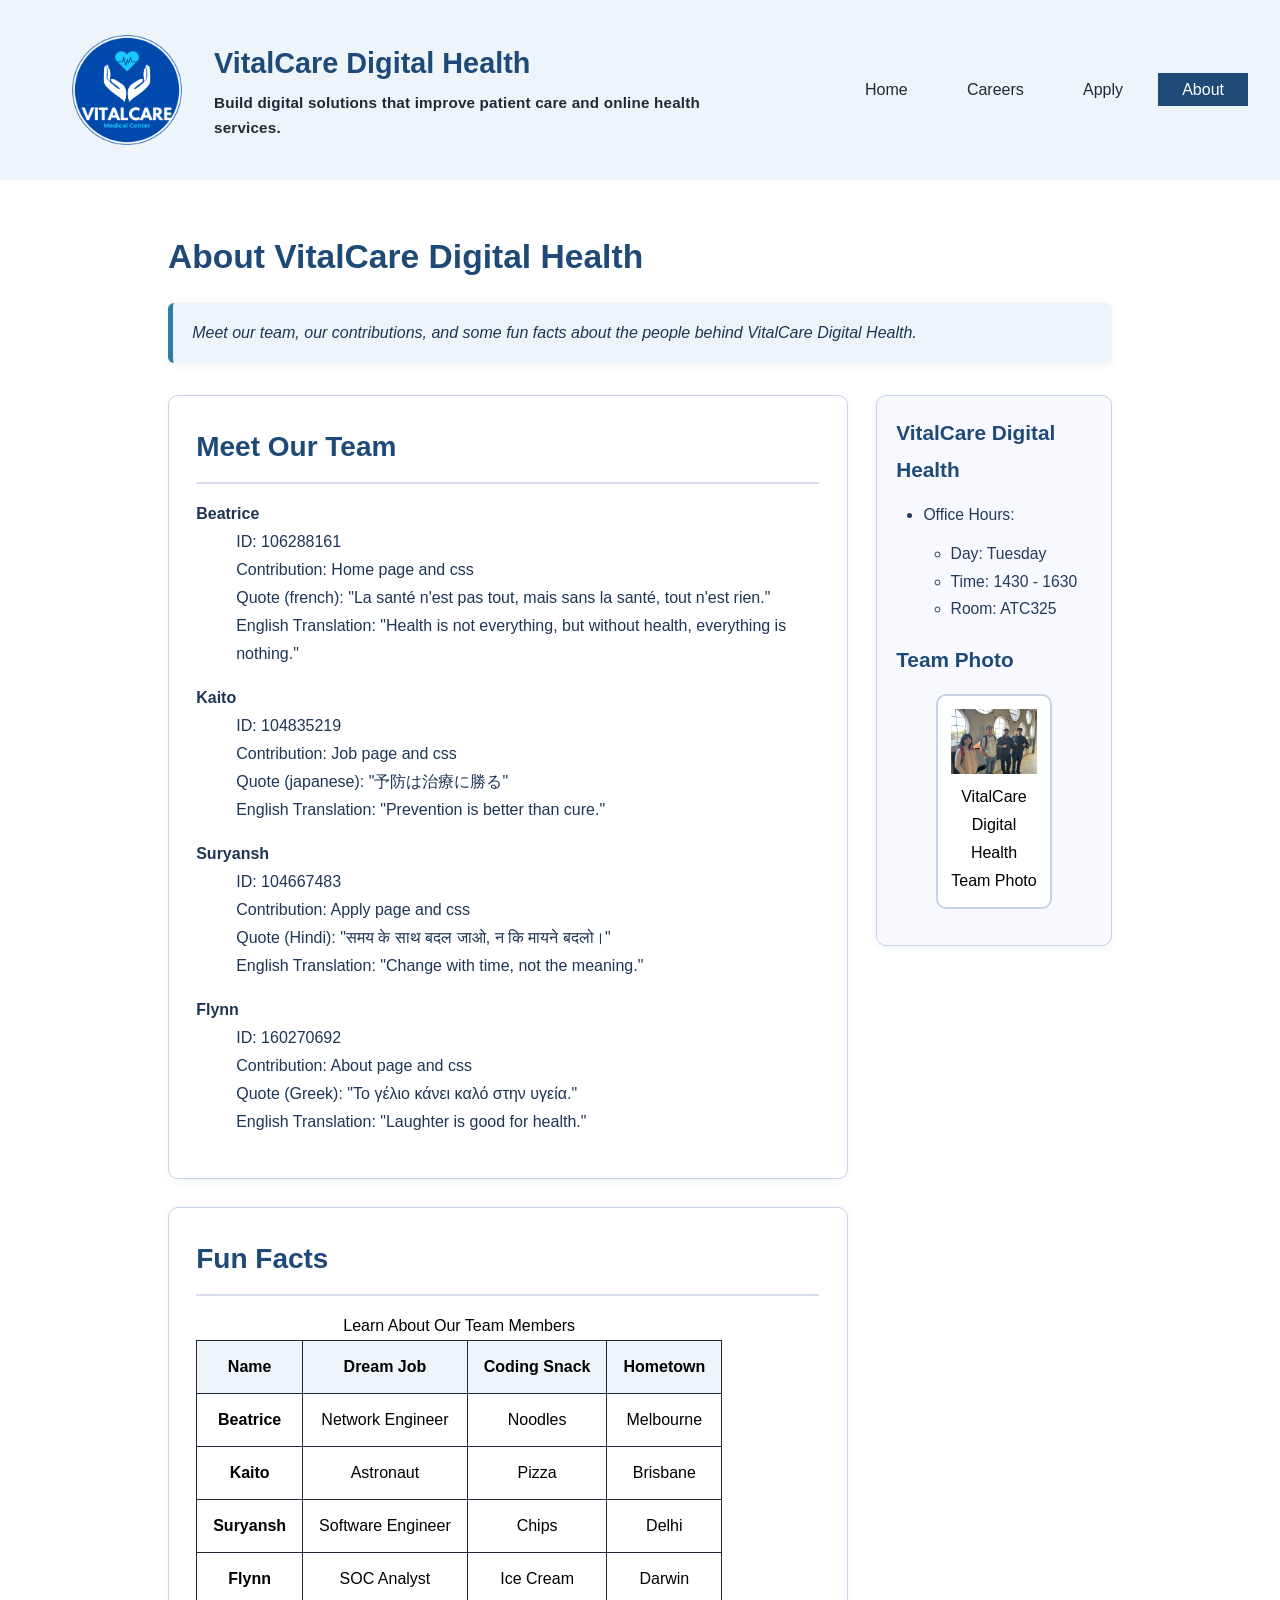
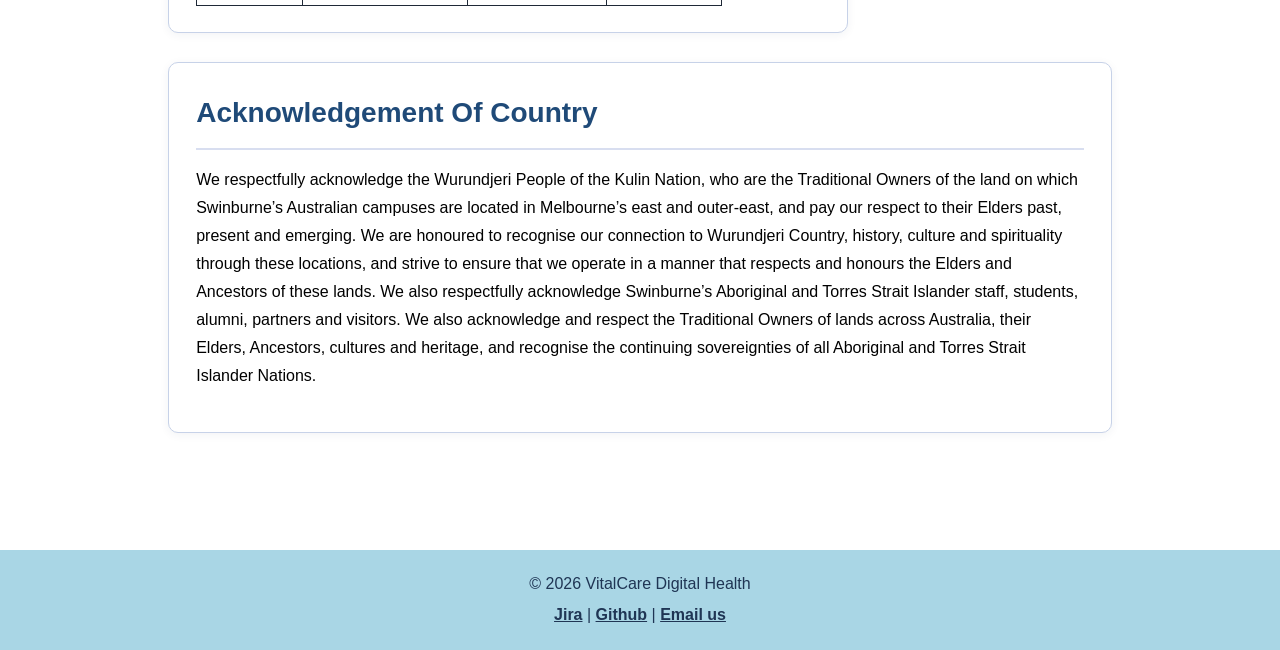
==== commit 2f7ab273: "Adding css for apply.html page and correcting layout for other pages" ====
--- a/about.html
+++ b/about.html
@@ -22,16 +22,26 @@
 <body>
     <!--site navigation-->
     <header id="main-header">
-        <div>
+        <div class="site-header-inner">
             <a href="index.html" class="site-logo-link">
-                <img src="images/LOGO.png" alt="VitalCare Digital Health logo" class="site-logo">
+                    <img src="images/LOGO.png" alt="VitalCare Digital Health logo" class="site-logo">
             </a>
+            <div class="site-brand-text">
+                    <h1>VitalCare Digital Health </h1>
+                    <!-- Inline CSS example (required) -->
+                    <p style="letter-spacing: 0.2px;color:#1F2937">
+                        Build digital solutions that improve patient care and online health services.
+                    </p>
+                </div>
+            </div>
+
         </div>
+            
         <nav>
             <ul>
                 <li><a href="index.html">Home</a></li>
                 <li><a href="jobs.html">Careers</a></li>
-                <li><a href="apply.html">Join Us</a></li>
+                <li><a href="apply.html">Apply</a></li>
                 <li><a href="about.html" class="site-nav-current">About</a></li>
             </ul>
         </nav>
@@ -70,26 +80,26 @@
             <h2>Meet Our Team</h2>
             <dl>
                 <dt><strong>Beatrice</strong></dt>
-                <dd class="id">ID: 124959530</dd>
-                <dd>Contribution: Digital Health Production Manager</dd>
+                <dd class="id">ID: 106288161</dd>
+                <dd>Contribution: Home page and css</dd>
                 <dd>Quote (french): "La santé n'est pas tout, mais sans la santé, tout n'est rien."</dd>
                 <dd>English Translation:  "Health is not everything, but without health, everything is nothing." </dd>
                 
                 <dt><strong>Kaito</strong></dt>
-                <dd class="id">ID: 124905958</dd>
-                <dd>Contribution: Software Engineer</dd>
+                <dd class="id">ID: 104835219</dd>
+                <dd>Contribution: Job page and css</dd>
                 <dd>Quote (japanese): "予防は治療に勝る"</dd>
                 <dd>English Translation: "Prevention is better than cure."</dd>
 
                 <dt><strong>Suryansh</strong></dt>
-                <dd class="id">ID: 123450959</dd>
-                <dd>Contribution: Clinical Lead</dd>
-                <dd>Quote (russian): "Здоровье дороже золота."</dd>
-                <dd>English Translation: "Health is more precious than gold."</dd>
+                <dd class="id">ID: 104667483</dd>
+                <dd>Contribution: Apply page and css</dd>
+                <dd>Quote (Hindi): "समय के साथ बदल जाओ, न कि मायने बदलो।"</dd>
+                <dd>English Translation: "Change with time, not the meaning."</dd>
 
                 <dt><strong>Flynn</strong></dt>
-                <dd class="id">ID: 123344378</dd>
-                <dd>Contribution: Data Science</dd>
+                <dd class="id">ID: 160270692</dd>
+                <dd>Contribution: About page and css</dd>
                 <dd>Quote (Greek): "Το γέλιο κάνει καλό στην υγεία."</dd>
                 <dd>English Translation: "Laughter is good for health."</dd>
             </dl>
@@ -120,9 +130,9 @@
                 </tr>
                 <tr>
                     <td><strong>Suryansh</strong></td>
-                    <td>CEO</td>
+                    <td>Software Engineer</td>
                     <td>Chips</td>
-                    <td>Perth</td>
+                    <td>Delhi</td>
                 </tr>
                 <tr>
                     <td><strong>Flynn</strong></td>
@@ -145,10 +155,9 @@
 
     <!--footer-->
     <footer>
-        <p  style="border-top: 2px inset black;">&copy; 2026 VitalCare Digital Health. All rights reserved.</p>
-        <p>
-            <a href="https://github.com/104667483/Assignment-1.git" target="_blank">GitHub Repository</a> |
-            <a href="" target="_blank">Live Website</a>
+        <p>&copy; 2026 VitalCare Digital Health</p>
+        <p><a href="https://kaitoperera07.atlassian.net/jira/software/projects/WT/summary">Jira</a> | 
+            <a href="https://github.com/104667483/Assignment-1">Github</a> | <a href="mailto:contact@vitalcarehealth.com">Email us</a>
         </p>
     </footer>
 </body>
--- a/style/style.css
+++ b/style/style.css
@@ -4,15 +4,8 @@
 created: 15.04.26
 last modified: 17.04.26
 description: index.html, jobs.html, apply.html, about.html
-
-Colour scheme 
-Primary: #2A6F97 — trust, digital, professional
-Secondary: #61A5C2 — clean, friendly
-Accent: #A9D6E5 — soft wellness feel
-Background: #F7FBFC — light and clinical
-Surface/cards: #FFFFFF
-Text: #1F2937 — strong readability
-Success/highlight: #52B788 — health/growth*/
+*/
+
 * {
     box-sizing: border-box;
     font-family: 'Franklin Gothic Medium', 'Arial Narrow', Arial, sans-serif;
@@ -26,7 +19,7 @@
 
 #main-header {
     width: 100%;
-    background-color: #A9D6E5;
+    background-color: #edf5fb;
     padding: 1rem 2rem;
     display: flex;
     justify-content: space-between;
@@ -66,23 +59,16 @@
 a:hover {
     font-weight: bold;
     font-style: italic;
-}
-
-/*
-input, textarea, fieldset {
-    width: 100%;
-    display: flex;
-    justify-content: left;
-}
-*/
+    color: #244a73;
+}
 
 main {
     width: 80%;
-    margin:auto;
+    margin: 0 auto;
 }
 
 h1, h2 {
-    color: #1F2937; /*Previous colour rgb(206, 215, 243)*/
+    color: #1f4a78; /*Previous colour rgb(206, 215, 243)*/
 }
 
 table {
@@ -96,15 +82,20 @@
 }
 
 th {
-        background-color: #A9D6E5; /*Previous colour rgb(206, 215, 243)*/
-}
-
-/*Search box styles*/
+        background-color: #edf5fb; /*Previous colour rgb(206, 215, 243)*/
+}
+
+td {
+    background-color: #FFFFFF; /*Maintains visibility with background graphic*/
+}
+
+/*Index page styles*/
+/*Search bar*/
 #search-box {
     font-size: larger;
     padding: 0.5em;
     display: flex;
-    justify-content: right;
+    justify-content: center;
     align-items: center;
 }
 
@@ -127,9 +118,69 @@
         color: white;
 }
 
-footer {
-    padding: 2em;
-}
+/*Main heading*/
+.index-h1 {
+    font-size: 3.25rem;
+}
+
+/*Image*/
+.index-img-container {
+        width: 130%;
+        margin-left: -15%;
+        height: 50vh;
+        overflow: hidden;
+        position: relative;
+    }    
+
+    #index-img {
+        width: 100%;
+        height: auto;
+        position: absolute;
+        bottom: 0;
+    }
+
+/*Responsive index page*/
+/*Mobile*/
+@media screen and (max-width: 768px){
+    #index-table {
+        display: none; /*Removes table and displays alternate one for mobile users*/
+    }
+
+    #search-box {
+        width: 100vw;
+        flex-shrink: 0;
+    }
+
+    #search {
+        font-size: 1rem;
+        width: 50vw;
+        padding: .25rem 1rem;
+    }
+
+    button {
+        padding: .25rem 1rem;
+        font-size: 1rem;
+    }
+
+    .index-h1 {
+        font-size: 3rem;
+    }
+}
+
+/*Tablet*/
+@media screen and (min-width: 769px){
+    #index-table-small {
+        display: none; /*Remove alternate table for mobile*/
+    }
+}
+
+/*Laptop and computer displays*/
+@media screen and (min-width: 1080px) {
+    .index-h1 {
+        font-size: 3.5rem;
+    }
+}
+
 /* Main site header */
 
 
@@ -486,6 +537,124 @@
     clear: both;
 }
 
+
+/* =========================
+    Css for apply.html
+   ========================= */
+
+#header-h1{
+    margin-bottom: 0;
+}
+#form-heading{
+    text-align: center;
+    margin: 0;
+}
+.form-container{
+    border: 1px solid #A9D6E5;
+    border-radius: 12px;
+    padding: 2rem;
+    margin: 2rem auto;
+    max-width: 900px;
+    background-color: #F7FBFC;
+    box-shadow: 0 4px 12px rgba(0, 0, 0, 0.08);
+
+}
+form{
+    display: grid;
+    grid-template-columns: 1fr 1fr;
+    gap: 1rem;
+    max-width: 900px;
+}
+
+.form-group{
+    display: flex;
+    flex-direction: column;
+}
+
+label{
+    margin: 0.4rem;
+    font-weight: 600;
+    color: #1f3554;
+}
+
+input[type="text"],
+input[type="email"],
+input[type="date"],
+select,
+textarea{
+    padding: 0.75rem;
+    border: 1px solid #61A5C2;
+    border-radius: 8px;
+    background-color: #ffffff;
+    color: #1f3554;
+    font-size: 0.95rem;
+}
+
+input[type="text"]:focus,
+input[type="email"]:focus,
+input[type="date"]:focus,
+select:focus,
+textarea:focus{
+    outline: none;
+    border-color: #2A6F97;
+    box-shadow: 0 0 0 3px rgba(42, 111, 151, 0.12);
+}
+fieldset{
+    grid-column: span 2;
+    padding: 1rem;
+    display: flex;
+    flex-direction: row;
+    align-items: center;
+    gap: 2rem;
+}
+
+legend{
+    font-weight: 600;
+    color: #1f3554;
+    padding: 0 0 0.3rem;
+}
+
+.radio-group,
+.skills-group{
+    display: flex;
+    flex-wrap: wrap;
+    gap: 1.5rem;
+    align-items: center;
+}
+
+.radio-group label,
+.skill-group label{
+    margin-bottom: 0;
+    font-weight: 600;
+}
+
+.button-group{
+    grid-column: span 2;
+    flex-direction: row;
+    gap:1rem;   
+
+}
+
+.button-group input{
+    border: 1px solid #1f3554;
+    border-radius: 8px;
+    padding: 0.8rem 1.2rem;
+    min-width: 150px;
+    font-weight: 600;
+    cursor: pointer;
+    transition: all 0.25s ease;
+}
+.button-group input:hover{
+    background-color: #1f3554;
+    color: white;
+    font-weight: 600;
+}
+.Form-section{
+    text-align: center;
+}
+
+
+
 /* =========================
    RESPONSIVE GLOBAL NAV + JOBS
    ========================= */
@@ -532,14 +701,38 @@
     .about-content-card {
         width: 100%;
     }
-}
-
-<<<<<<< HEAD
-
-
-=======
+
+    /* For apply.html */
+    main{
+        width: 95%;
+        margin: 0 auto;
+    }
+    .form-container{
+        padding: 1.5rem;
+    }
+    form{
+        grid-template-columns: 1fr;
+    }
+    fieldset,
+    .button-group{
+        grid-column: span 1;
+    }   
+    .form-group{
+        width: 100%;
+    }
+    .button-group{
+        flex-direction: column;
+        gap: 0.8rem;
+    }
+    .button-group input{
+        width: 100%;
+    }
+}
+
+
+
+
 /* Smaller tablets */
->>>>>>> d9bcb1e1862faedb3ebdbaa41b1f360b65407c0d
 @media screen and (max-width: 768px) {
     #main-header {
         padding: 0.9rem 1.2rem;
@@ -590,16 +783,78 @@
     .about-bottom-section h2 {
         font-size: 1.45rem;
     }
+
+    /* For apply.html */
+    .form-container{
+        padding: 1.3rem;
+    }
+
+    form{
+        gap:0.9rem;
+    }
+    label{
+        font-size: 0.9rem;
+    }
+
+    input,
+    select,
+    textarea{
+        font-size: 0.9rem;
+        padding: 0.65rem;
+    }
+    fieldset{
+        font-size: 0.95rem;
+    }
+    .radio-group,
+    .skills-group{
+        gap: 1rem;
+        flex-wrap: wrap;
+    }
+     .button-group input{
+        padding: 0.7rem;
+        font-size: 0.9rem;
+    }
 }
 
 /* Phones */
 @media screen and (max-width: 600px) {
     #main-header {
+        display: flex;
         flex-direction: column;
         align-items: center;
+        justify-content: center;
+        gap: 0.8rem;
+        padding: 0.9rem 1rem;
         text-align: center;
-        gap: 0.8rem;
-        padding: 0.8rem 1rem;
+    }
+    .site-header-inner {
+        display: flex;
+        flex-direction: column;
+        align-items: center;
+        gap: 0.6rem;
+        width: 100%;
+        padding: 0;
+    }
+
+    .site-brand-text {
+        text-align: center;
+    }
+
+    .site-logo {
+        width: 70px;
+        height: 70px;
+    }
+
+    .site-brand-text h1 {
+        font-size: 1.2rem;
+        line-height: 1.3;
+        margin: 0;
+    }
+
+    .site-brand-text p {
+        font-size: 0.85rem;
+        line-height: 1.4;
+        margin: 0.2rem 0 0;
     }
 
     .site-logo-link {
@@ -664,32 +919,23 @@
     .jobs-detail-section h3 {
         font-size: 1rem;
     }
-<<<<<<< HEAD
-    #about-main-content {
-        padding: 1.5rem 1rem;
-    }
-
-    .about-page-heading {
-        font-size: 1.55rem;
-    }
-
-    .about-embedded-note {
-        padding: 0.9rem 1rem;
-        font-size: 0.94rem;
-    }
-
-    .about-content-card,
-    .about-bottom-section {
-        padding: 1.1rem;
-    }
-
-    .about-side-panel {
+
+    /* For apply.html */
+    h1{
+        font-size: 1.5rem;
+    }
+    h2{
+        font-size: 1.2rem;
+    }
+    .form-container{
         padding: 1rem;
     }
-
-    .about-side-panel h3 {
-        font-size: 1.2rem;
-=======
+    .button-group{
+        gap: 0.6rem;
+    }
+    .button-group input{
+        font-size: 0.85rem;
+    }
 }
 
 /* Very small phones */
@@ -738,6 +984,52 @@
     .jobs-side-panel li {
         font-size: 0.92rem;
         line-height: 1.6;
->>>>>>> d9bcb1e1862faedb3ebdbaa41b1f360b65407c0d
-    }
+    }
+
+    /* For apply.html */
+    main{
+        width: 95%;
+        padding: 0;
+    }
+    .form-container{
+        padding: 1rem;
+        margin: 1rem auto;
+    }
+    h1{
+        font-size: 1.4rem;
+    }
+    h2{
+        font-size: 1.1rem;
+    }
+    label{
+        font-size: 0.85rem;
+    }
+    input,
+    select,
+    textarea{
+        font-size: 0.85rem;
+        padding: 0.6rem;
+    }
+    fieldset{
+        padding: 0.7rem;
+    }
+    legend{
+        font-size: 0.9rem;
+    }
+    .radio-group,
+    .skills-group{
+        flex-direction: column;
+        align-items: flex-start;
+        gap: 0.6rem;
+    }
+     .button-group{
+        flex-direction: column;
+        gap: 0.6rem;
+    }
+    .button-group input{
+            width: 100%;
+            font-size: 0.85rem;
+            padding: 0.7rem;
+    }
+
 }
